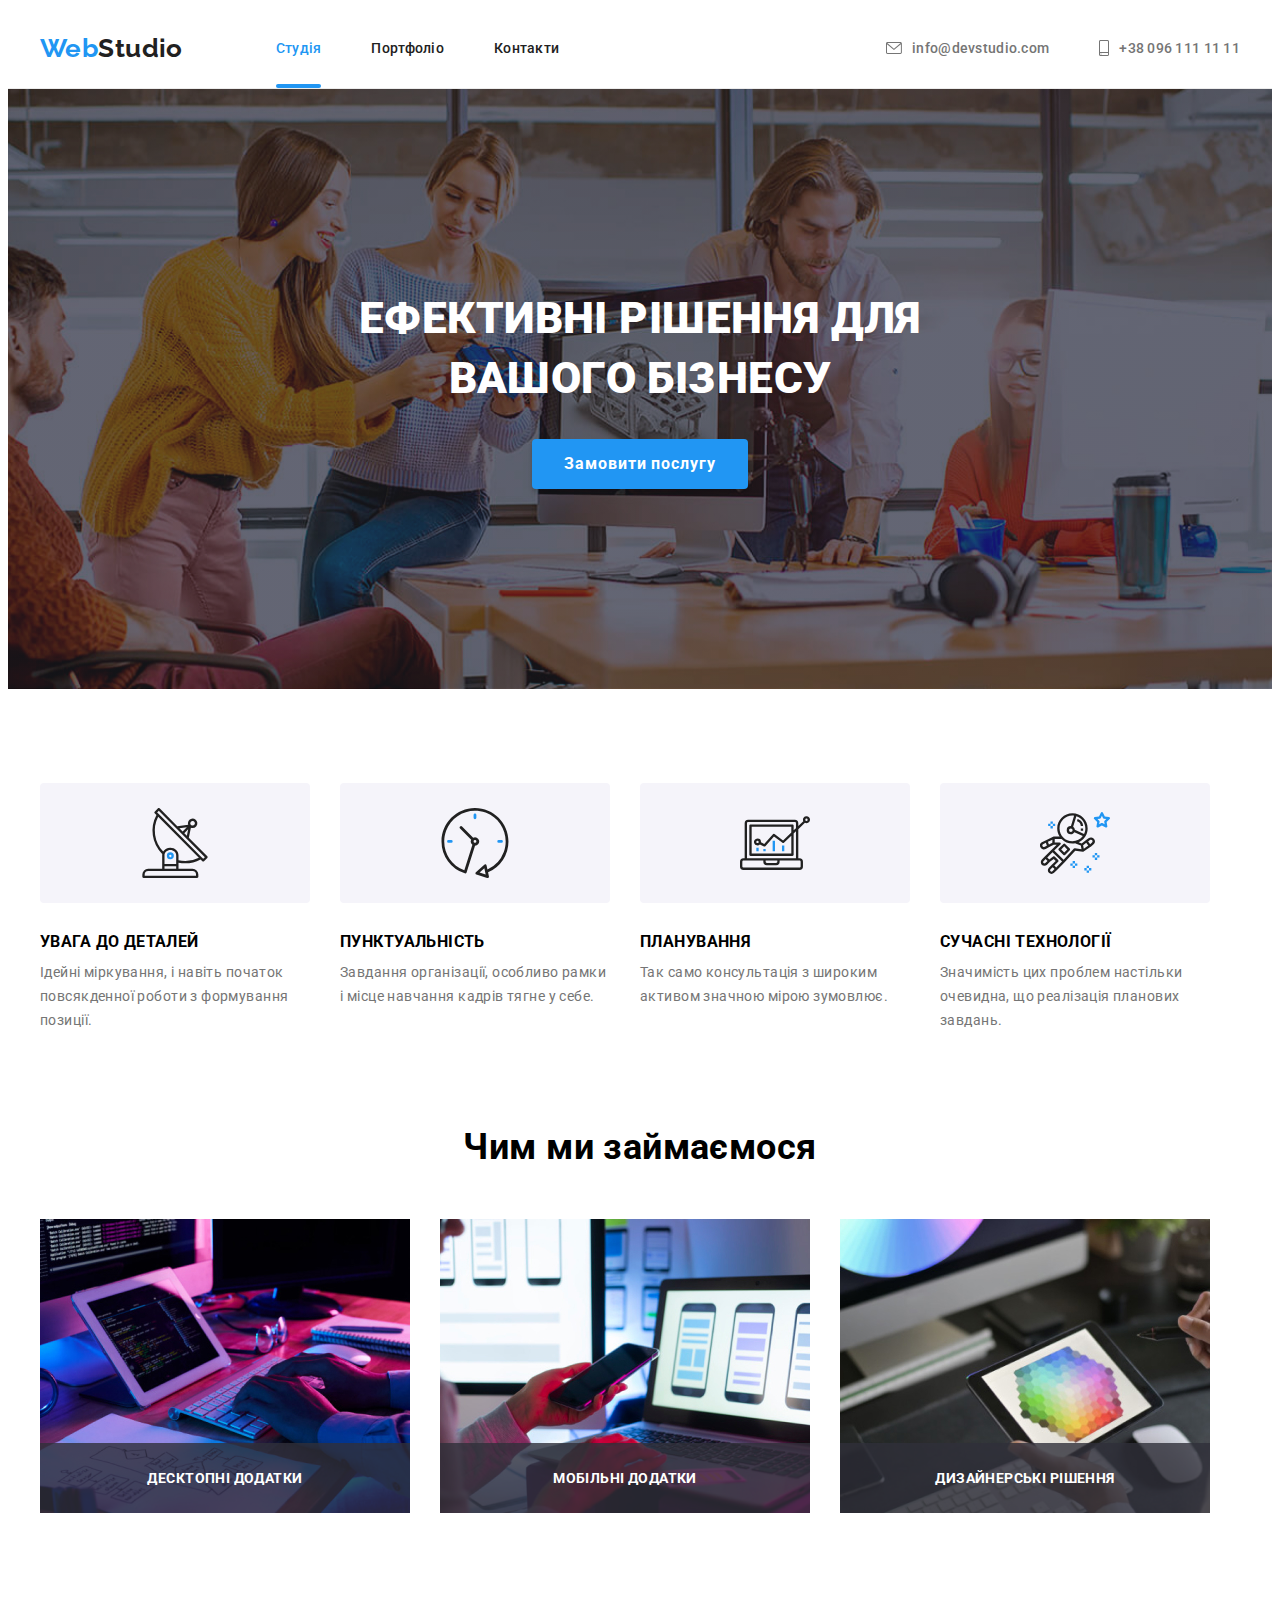
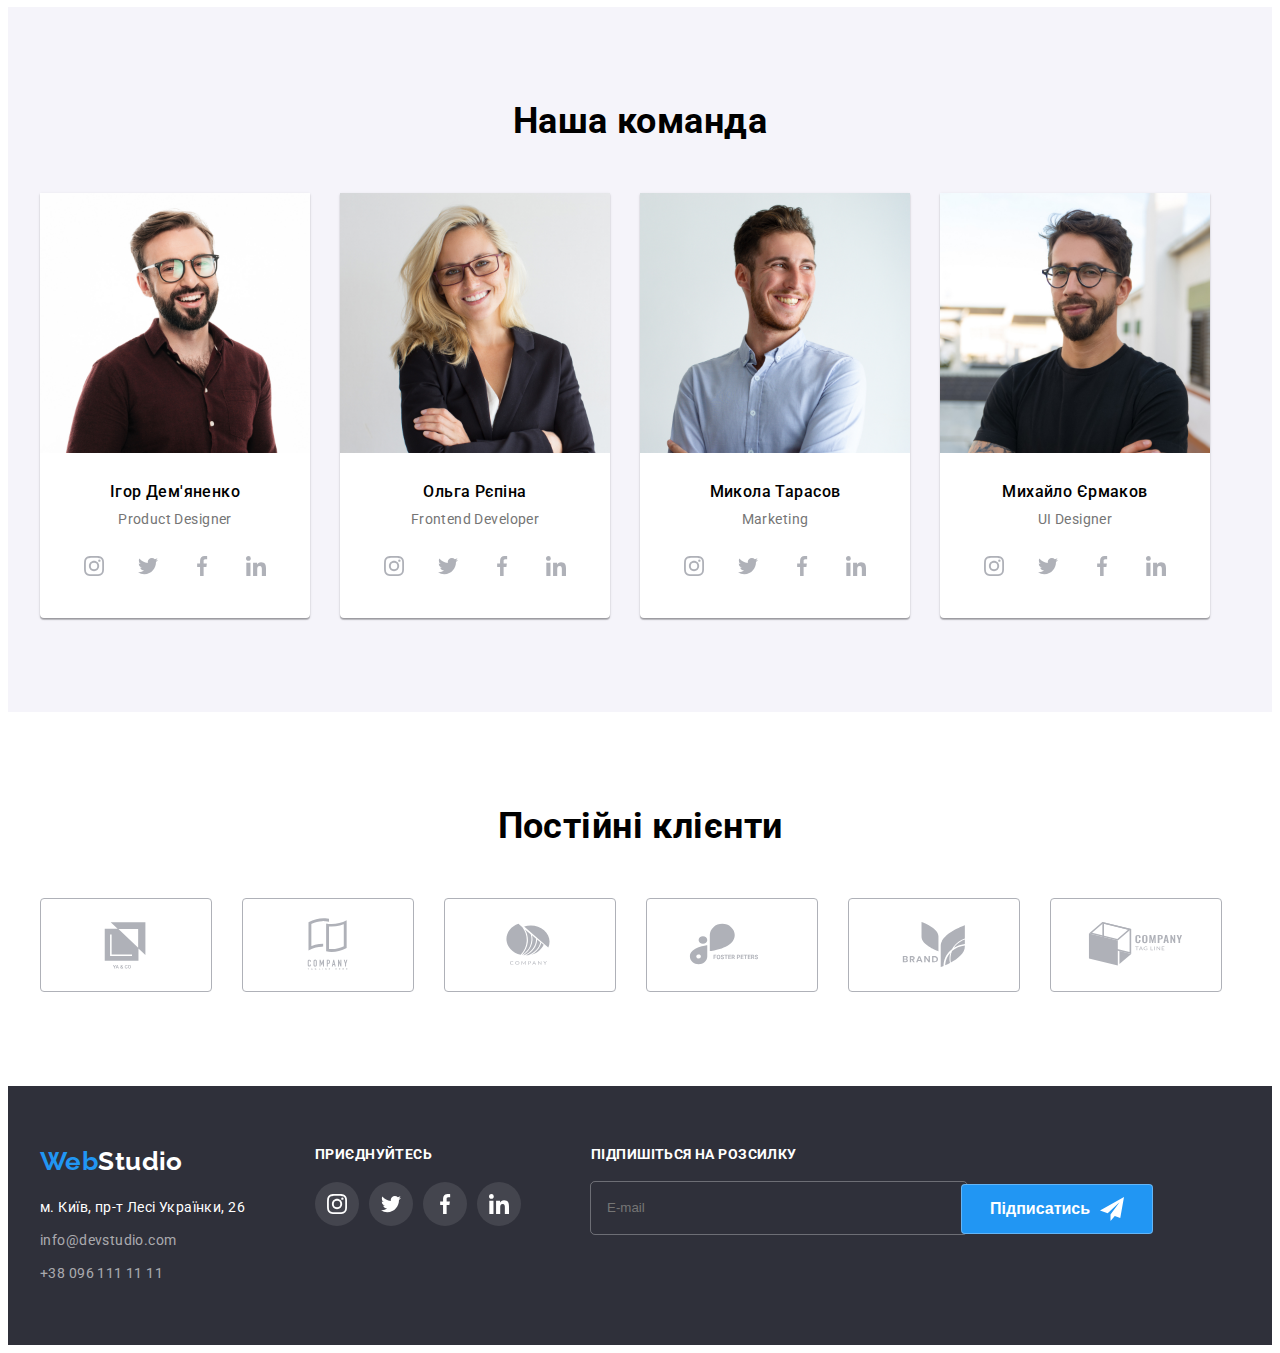
==== index.html @ 1db39a4c "hw7" ====
<!DOCTYPE html>
<html lang="uk">
  <head>
    <meta charset="UTF-8" />
    <meta http-equiv="X-UA-Compatible" content="IE=edge" />
    <meta name="viewport" content="width=device-width, initial-scale=1.0" />

    <link
      href="https://fonts.googleapis.com/css2?family=Raleway:wght@700&family=Roboto:wght@400;500;700;900&display=swap"
      rel="stylesheet"
    />
    <link
      rel="stylesheet"
      href="https://cdnjs.cloudflare.com/ajax/libs/modern-normalize/1.1.0/modern-normalize.min.css"
      integrity="sha512-wpPYUAdjBVSE4KJnH1VR1HeZfpl1ub8YT/NKx4PuQ5NmX2tKuGu6U/JRp5y+Y8XG2tV+wKQpNHVUX03MfMFn9Q=="
      crossorigin="anonymous"
      referrerpolicy="no-referrer"
    />
    <link rel="stylesheet" href="./css/main.min.css" />


    <title>Document</title>
  </head>

  <body>
    <header class="header">
      <div class="conteiner mein">
        <a class="header-logo" href="#"><span class="logo-first-word"> Web</span>Studio</a>
        <nav>
          <ul class="header-navigation">
            <li class="header-item"><a href="index.html" class="header-link current">Студія</a></li>
            <li class="header-item"><a href="portfolio.html" class="header-link">Портфоліо</a></li>
            <li class="header-item"><a href="#" class="header-link">Контакти</a></li>
          </ul>
        </nav>
        <ul class="communication">
          <li class="communication-list">
            <a class="communication-link" href="mailto:info@devstudio.com">
              <svg class="communication-icon" width="16" height="18">
                <use href="images/icons.svg#envelope"></use>
              </svg>
              info@devstudio.com</a
            >
          </li>
          <li class="communication-list">
            <a class="communication-link" href="tel:+380961111111">
              <svg class="communication-icon" width="10" height="18">
                <use href="images/icons.svg#smartphone"></use>
              </svg>
              +38 096 111 11 11
            </a>
          </li>
        </ul>
      </div>
    </header>

    <main>
      <section class="page-tittle">
        <div class="conteiner">
          <div data-modal class="modal-background is-hidden">
            <div class="modal-page">
              <button class="modal-btn" data-modal-close>
                <svg class="modal-icon" width="11" height="11">
                  <use href="./images/icons.svg#close"></use>
                </svg>
              </button>

              <form class="call-form" name="order-form">
                <h2 class="call-form__name">Залиште свої дані, ми вам передзвонимо</h2>

                <div class="call-form__list">
                  <label class="call-form__item" for="name">Ім'я</label>
                  <div class="call-form-group">
                    <input
                      class="call-form__input"
                      type="text"
                      name="username"
                      id="name"
                      autocomplete="off"
                    />
                    <svg class="call-form__icon" width="18" height="18">
                      <use href="./images/icons.svg#person"></use>
                    </svg>
                  </div>
                </div>

                <div class="call-form__list">
                  <label class="call-form__item" for="tel">Телефон</label>
                  <div class="call-form-group">
                    <input
                      class="call-form__input"
                      type="tel"
                      name="tel"
                      id="tel"
                      autocomplete="off"
                    />
                    <svg class="call-form__icon" width="18" height="18">
                      <use href="./images/icons.svg#tel"></use>
                    </svg>
                  </div>
                </div>
                <div class="call-form__list">
                  <label class="call-form__item" for="email">Пошта</label>
                  <div class="call-form-group">
                  <input class="call-form__input" type="email" name="email" id="email" />
                  <svg class="call-form__icon" width="18" height="18">
                    <use href="./images/icons.svg#email"></use>
                  </svg>
                </div>
                </div>
                <label class="call-form__item" for="feedback">Коментар</label>
                <textarea
                  class="call-form__textarea"
                  name="feedback"
                  id="feedback"
                  rows="10"
                  placeholder="Введіть текст"
                ></textarea>

                <label class="call-form__custom" for="agree">
                  <input
                    class="call-form-checkbox"
                    type="checkbox"
                    name="agree"
                    id="agree"
                    required
                  />
                  <span class="custom-checkbox"></span>
                  <span class="call-form__text">
                    Погоджуюся з розсилкою та приймаю
                    <a class="call-form-link" href="">Умови договору</a></span
                  >
                </label>

                <label for="submit"></label>
                <button class="call-form__btn" type="submit" id="submit">Відправити</button>
              </form>
            </div>
          </div>
          <h1 class="tittle-name">
            Ефективні рішення для <br />
            вашого бізнесу
          </h1>
          <button data-modal-open class="title-btn" type="button">Замовити послугу</button>
        </div>
      </section>
      <section>
        <div class="conteiner">
          <ul class="studio-section__advantage">
            <li class="studio-section__item">
              <div class="studio-section__group">
                <svg class="studio-section_icon" width="70" height="70">
                  <use href="images/icons.svg#antena"></use>
                </svg>
              </div>
              <h3 class="studio-section__name">УВАГА ДО ДЕТАЛЕЙ</h3>

              <p class="studio-section__text">
                Ідейні міркування, і навіть початок повсякденної роботи з формування позиції.
              </p>
            </li>

            <li class="studio-section__item">
              <div class="studio-section__group">
                <svg class="studio-section-advantage-icon" width="70" height="70">
                  <use href="images/icons.svg#clock"></use>
                </svg>
              </div>
              <h3 class="studio-section__name">ПУНКТУАЛЬНІСТЬ</h3>

              <p class="studio-section__text">
                Завдання організації, особливо рамки і місце навчання кадрів тягне у себе.
              </p>
            </li>

            <li class="studio-section__item">
              <div class="studio-section__group">
                <svg class="studio-section-advantage-icon" width="70" height="70">
                  <use href="images/icons.svg#diagram"></use>
                </svg>
              </div>
              <h3 class="studio-section__name">ПЛАНУВАННЯ</h3>
              <p class="studio-section__text">
                Так само консультація з широким активом значною мірою зумовлює.
              </p>
            </li>

            <li class="studio-section__item">
              <div class="studio-section__group">
                <svg class="studio-section-advantage-icon" width="70" height="70">
                  <use href="images/icons.svg#astronaut"></use>
                </svg>
              </div>
              <h3 class="studio-section__name">СУЧАСНІ ТЕХНОЛОГІЇ</h3>
              <p class="studio-section__text">
                Значимість цих проблем настільки очевидна, що реалізація планових завдань.
              </p>
            </li>
          </ul>
        </div>
      </section>
      <section class="section-activity">
        <div class="conteiner">
          <h2 class="section-activity__name">Чим ми займаємося</h2>
          <ul class="section-activity__list">
            <li class="section-activity__item">
              <img src="images/img.jpg" alt="analysis" width="370" height="294" />
              <div class="section-activity__overlay">
                <p>Десктопні додатки</p>
              </div>
            </li>
            <li class="section-activity__item">
              <img src="images/img2.jpg" alt="design" width="370" height="294" />
              <div class="section-activity__overlay">
                <p>Мобільні додатки</p>
              </div>
            </li>
            <li class="section-activity__item">
              <img src="images/img3.jpg" alt="development" width="370" height="294" />
              <div class="section-activity__overlay">
                <p>Дизайнерські рішення</p>
              </div>
            </li>
          </ul>
        </div>
      </section>
      <section class="section-team">
        <div class="conteiner">
          <h2 class="section-team__name">Наша команда</h2>
          <ul class="section-team__list">
            <li class="section-team__item">
              <img
                src="images/img1_team_igor_demyanenko.jpg"
                alt="Product_Designer"
                width="270"
                height="260"
              />
              <h3 class="section-team__head">Ігор Дем'яненко</h3>
              <p class="section-team__text">Product Designer</p>
              <ul class="list-social-link">
                <li>
                  <a
                    class="social-link"
                    href="https://instagram.com"
                    target="_blank"
                    rel="noopener noreferrer"
                    aria-label="Instagram"
                  >
                    <svg class="icon" width="20" height="20">
                      <use href="images/icons.svg#instagram"></use>
                    </svg>
                  </a>
                </li>
                <li>
                  <a
                    class="social-link"
                    href="https://twitter.com"
                    aria-label="Twitter"
                    target="_blank"
                    rel="noopener noreferrer"
                  >
                    <svg class="icon" width="20" height="20">
                      <use href="images/icons.svg#twitter"></use>
                    </svg>
                  </a>
                </li>
                <li>
                  <a
                    class="social-link"
                    href="https://facebook.com"
                    aria-label="Facebook"
                    target="_blank"
                    rel="noopener noreferrer"
                  >
                    <svg class="icon" width="20" height="20">
                      <use href="images/icons.svg#facebook"></use>
                    </svg>
                  </a>
                </li>
                <li>
                  <a
                    class="social-link"
                    href="https://linkedin.com"
                    aria-label="LinkedIn"
                    target="_blank"
                    rel="noopener noreferrer"
                  >
                    <svg class="icon" width="20" height="20">
                      <use href="images/icons.svg#linkedin"></use>
                    </svg>
                  </a>
                </li>
              </ul>
            </li>

            <li class="section-team__item">
              <img
                src="images/img2_team_olga_repina.jpg"
                alt="Frontend_Developer"
                width="270"
                height="260"
              />
              <h3 class="section-team__head">Ольга Рєпіна</h3>
              <p class="section-team__text">Frontend Developer</p>
              <ul class="list-social-link">
                <li>
                  <a
                    class="social-link"
                    href="https://instagram.com"
                    target="_blank"
                    rel="noopener noreferrer"
                    aria-label="Instagram"
                  >
                    <svg class="icon" width="20" height="20">
                      <use href="images/icons.svg#instagram"></use>
                    </svg>
                  </a>
                </li>
                <li>
                  <a
                    class="social-link"
                    href="https://twitter.com"
                    aria-label="Twitter"
                    target="_blank"
                    rel="noopener noreferrer"
                  >
                    <svg class="icon" width="20" height="20">
                      <use href="images/icons.svg#twitter"></use>
                    </svg>
                  </a>
                </li>
                <li>
                  <a
                    class="social-link"
                    href="https://facebook.com"
                    aria-label="Facebook"
                    target="_blank"
                    rel="noopener noreferrer"
                  >
                    <svg class="icon" width="20" height="20">
                      <use href="images/icons.svg#facebook"></use>
                    </svg>
                  </a>
                </li>
                <li>
                  <a
                    class="social-link"
                    href="https://linkedin.com"
                    aria-label="LinkedIn"
                    target="_blank"
                    rel="noopener noreferrer"
                  >
                    <svg class="icon" width="20" height="20">
                      <use href="images/icons.svg#linkedin"></use>
                    </svg>
                  </a>
                </li>
              </ul>
            </li>

            <li class="section-team__item">
              <img
                src="images/img3_team_mikola_tarasov.jpg"
                alt="Marketing"
                width="270"
                height="260"
              />
              <h3 class="section-team__head">Микола Тарасов</h3>
              <p class="section-team__text">Marketing</p>
              <ul class="list-social-link">
                <li>
                  <a
                    class="social-link"
                    href="https://instagram.com"
                    target="_blank"
                    rel="noopener noreferrer"
                    aria-label="Instagram"
                  >
                    <svg class="icon" width="20" height="20">
                      <use href="images/icons.svg#instagram"></use>
                    </svg>
                  </a>
                </li>
                <li>
                  <a
                    class="social-link"
                    href="https://twitter.com"
                    aria-label="Twitter"
                    target="_blank"
                    rel="noopener noreferrer"
                  >
                    <svg class="icon" width="20" height="20">
                      <use href="images/icons.svg#twitter"></use>
                    </svg>
                  </a>
                </li>
                <li>
                  <a
                    class="social-link"
                    href="https://facebook.com"
                    aria-label="Facebook"
                    target="_blank"
                    rel="noopener noreferrer"
                  >
                    <svg class="icon" width="20" height="20">
                      <use href="images/icons.svg#facebook"></use>
                    </svg>
                  </a>
                </li>
                <li>
                  <a
                    class="social-link"
                    href="https://linkedin.com"
                    aria-label="LinkedIn"
                    target="_blank"
                    rel="noopener noreferrer"
                  >
                    <svg class="icon" width="20" height="20">
                      <use href="images/icons.svg#linkedin"></use>
                    </svg>
                  </a>
                </li>
              </ul>
            </li>

            <li class="section-team__item">
              <img
                src="images/img4_team_mikhailo_yermakov.jpg"
                alt="UI_Designer"
                width="270"
                height="260"
              />

              <h3 class="section-team__head">Михайло Єрмаков</h3>
              <p class="section-team__text">UI Designer</p>
              <ul class="list-social-link">
                <li>
                  <a
                    class="social-link"
                    href="https://instagram.com"
                    target="_blank"
                    rel="noopener noreferrer"
                    aria-label="Instagram"
                  >
                    <svg class="icon" width="20" height="20">
                      <use href="images/icons.svg#instagram"></use>
                    </svg>
                  </a>
                </li>
                <li>
                  <a
                    class="social-link"
                    href="https://twitter.com"
                    aria-label="Twitter"
                    target="_blank"
                    rel="noopener noreferrer"
                  >
                    <svg class="icon" width="20" height="20">
                      <use href="images/icons.svg#twitter"></use>
                    </svg>
                  </a>
                </li>
                <li>
                  <a
                    class="social-link"
                    href="https://facebook.com"
                    aria-label="Facebook"
                    target="_blank"
                    rel="noopener noreferrer"
                  >
                    <svg class="icon" width="20" height="20">
                      <use href="images/icons.svg#facebook"></use>
                    </svg>
                  </a>
                </li>
                <li>
                  <a
                    class="social-link"
                    href="https://linkedin.com"
                    aria-label="LinkedIn"
                    target="_blank"
                    rel="noopener noreferrer"
                  >
                    <svg class="icon" width="20" height="20">
                      <use href="images/icons.svg#linkedin"></use>
                    </svg>
                  </a>
                </li>
              </ul>
            </li>
          </ul>
        </div>
      </section>
      <section class="section-customers">
        <div class="conteiner">
          <h2>Постійні клієнти</h2>
          <ul class="section-customers__list">
            <li>
              <a class="section-customers__link" href="#">
                <svg class="section-customers__icon" width="106" height="60">
                  <use href="images/icons.svg#logo"></use>
                </svg>
              </a>
            </li>
            <li>
              <a class="section-customers__link" href="#">
                <svg class="section-customers__icon" width="106" height="60">
                  <use href="images/icons.svg#logo2"></use>
                </svg>
              </a>
            </li>
            <li>
              <a class="section-customers__link" href="#">
                <svg class="section-customers__icon" width="106" height="60">
                  <use href="images/icons.svg#logo3"></use>
                </svg>
              </a>
            </li>
            <li>
              <a class="section-customers__link" href="#">
                <svg class="section-customers__icon" width="106" height="60">
                  <use href="images/icons.svg#logo4"></use>
                </svg>
              </a>
            </li>
            <li>
              <a class="section-customers__link" href="#">
                <svg class="section-customers__icon" width="106" height="60">
                  <use href="images/icons.svg#logo5"></use>
                </svg>
              </a>
            </li>
            <li>
              <a class="section-customers__link" href="#">
                <svg class="section-customers__icon" width="106" height="60">
                  <use href="images/icons.svg#logo6"></use>
                </svg>
              </a>
            </li>
          </ul>
        </div>
      </section>
    </main>
    <footer>
      <div class="conteiner footer">
        <div class="footer-group">
          <a class="header-logo" href="#"
            ><span class="logo-first-word"> Web</span
            ><span class="logo-second-word">Studio</span></a
          >
          <address>
            <p>м. Київ, пр-т Лесі Українки, 26</p>
            <ul class="footer-communication-links">
              <li>
                <a href="mailto:info@devstudio.com">info@devstudio.com</a>
              </li>
              <li>
                <a href="tel:+380961111111"> +38 096 111 11 11 </a>
              </li>
            </ul>
          </address>
        </div>
        <div class="footer-group">
          <h3>ПРИЄДНУЙТЕСЬ</h3>
          <ul class="list-icon">
            <li>
              <a
                class="list-icon-link"
                href="https://instagram.com"
                aria-label="intagram"
                target="_blank"
                rel="noopener noreferrer"
              >
                <svg class="item-icon" width="20" height="20">
                  <use href="images/icons.svg#instagram"></use>
                </svg>
              </a>
            </li>
            <li>
              <a
                class="list-icon-link"
                href="https://twitter.com"
                aria-label="Twitter"
                target="_blank"
                rel="noopener noreferrer"
              >
                <svg class="item-icon" width="20" height="20">
                  <use href="images/icons.svg#twitter"></use>
                </svg>
              </a>
            </li>
            <li>
              <a
                class="list-icon-link"
                href="https://facebook.com"
                aria-label="Facebook"
                target="_blank"
                rel="noopener noreferrer"
              >
                <svg class="item-icon" width="20" height="20">
                  <use href="images/icons.svg#facebook"></use>
                </svg>
              </a>
            </li>
            <li>
              <a
                class="list-icon-link"
                href="https://linkedin.com"
                aria-label="LinkedIn"
                target="_blank"
                rel="noopener noreferrer"
              >
                <svg class="item-icon" width="20" height="20">
                  <use href="images/icons.svg#linkedin"></use>
                </svg>
              </a>
            </li>
          </ul>
        </div>

        <form class="footer-form" autocomplete="off">
          <div class="footer-form-group">
            <label class="footer-form-label" for="email">Підпишіться на розсилку</label>
            <input class="footer-input" type="email" name="email" id="email" placeholder="E-mail" />
          </div>
          <div class="footer-form-btn">
            <label for="submit"></label>
            <button class="footer-form-label-group-button" id="submit" type="submit">
              Підписатись
              <svg class="footer-form-group-button-icon" width="24" height="24">
                <use href="./images/icons.svg#send"></use>
              </svg>
            </button>
          </div>
        </form>
      </div>
    </footer>
    <script src="./js/modal.js"></script>
  </body>
</html>
---- css/main.min.css ----
:root{--brand-color: #2196f3;--main-text-color: #212121;--second-text-color: #757575;--footer-background-color: #2f303a;--last-text-color: #ffffff;--second-background-color: #f5f4fa;--footer-text-color: rgba(255, 255, 255, 0.6);--fill-main-color: #AFB1B8}body{font-family:"Roboto",sans-serif;font-size:14px;letter-spacing:.03em}.hidden{position:absolute;width:1px;height:1px;margin:-1px;border:0;padding:0;white-space:nowrap;-webkit-clip-path:inset(100%);clip-path:inset(100%);clip:rect(0 0 0 0);overflow:hidden}li{list-style-type:none}a{text-decoration:none}img{display:block;max-width:100%;height:auto}ul{margin-top:0;margin-bottom:0;padding-left:0}h1,h2,h3,h4,h5,h6{margin-top:0;margin-bottom:0}p{margin-top:0;margin-bottom:0}.section-activity{padding-bottom:94px;text-align:center}.section-activity__name{font-size:36px;line-height:1.16;font-weight:700}.section-activity__item{position:relative}.section-activity__list{display:-webkit-box;display:-ms-flexbox;display:flex;gap:30px;margin-top:50px}.section-activity__overlay{position:absolute;right:0;bottom:0;width:100%;height:70px;display:-webkit-box;display:-ms-flexbox;display:flex;-webkit-box-pack:center;-ms-flex-pack:center;justify-content:center;-webkit-box-align:center;-ms-flex-align:center;align-items:center;color:var(--last-text-color);background:rgba(47,48,58,.8);font-weight:700;line-height:16px;text-transform:uppercase}.studio-section__advantage{display:-webkit-box;display:-ms-flexbox;display:flex;padding-top:94px;padding-bottom:94px}.studio-section__item{width:270px;margin-right:30px}.studio-section__item:last-child{margin-right:0}.studio-section__group{display:-webkit-box;display:-ms-flexbox;display:flex;-webkit-box-pack:center;-ms-flex-pack:center;justify-content:center;-webkit-box-align:center;-ms-flex-align:center;align-items:center;height:120px;background-color:var(--second-background-color);border-radius:4px;margin-bottom:30px}.studio-section__name{line-height:1.14;font-weight:700}.studio-section__text{margin-top:10px;line-height:1.71;color:var(--second-text-color)}.call-form__name{margin-bottom:12px;font-size:20px}.call-form__input{width:100%;margin-bottom:10px;padding-left:40px;height:40px;border:none;outline:1px solid rgba(33,33,33,.2);border-radius:4px;-webkit-transition-property:outline;transition-property:outline;-webkit-transition-duration:250ms;transition-duration:250ms;-webkit-transition-timing-function:cubic-bezier(0.4, 0, 0.2, 1);transition-timing-function:cubic-bezier(0.4, 0, 0.2, 1)}.call-form__input:hover,.call-form__input:focus{outline:1px solid var(--brand-color)}.call-form__textarea{width:100%;resize:none;height:120px;border:none;margin-bottom:20px;padding-top:12px;padding-bottom:12px;padding-left:16px;padding-right:16px;outline:1px solid rgba(33,33,33,.2);border-radius:4px;font-family:"Roboto",sans-serif;font-size:12px;letter-spacing:.01em;-webkit-transition-property:outline;transition-property:outline;-webkit-transition-duration:250ms;transition-duration:250ms;-webkit-transition-timing-function:cubic-bezier(0.4, 0, 0.2, 1);transition-timing-function:cubic-bezier(0.4, 0, 0.2, 1)}.call-form__textarea:hover,.call-form__textarea:focus{outline:1px solid var(--brand-color)}.call-form__icon{fill:#000;-webkit-transition-property:fill;transition-property:fill;-webkit-transition-duration:250ms;transition-duration:250ms;-webkit-transition-timing-function:cubic-bezier(0.4, 0, 0.2, 1);transition-timing-function:cubic-bezier(0.4, 0, 0.2, 1)}.call-form__icon:hover{fill:var(--brand-color)}.call-form__input:hover+.call-form__icon,.call-form__input:focus+.call-form__icon{fill:var(--brand-color)}.call-form-group:hover .call-form__input{outline:1px solid var(--brand-color)}.call-form__textarea::-webkit-input-placeholder{font-family:"Roboto",sans-serif;font-size:12px;letter-spacing:.01em;color:rgba(117,117,117,.5)}.call-form__textarea::-moz-placeholder{font-family:"Roboto",sans-serif;font-size:12px;letter-spacing:.01em;color:rgba(117,117,117,.5)}.call-form__textarea:-ms-input-placeholder{font-family:"Roboto",sans-serif;font-size:12px;letter-spacing:.01em;color:rgba(117,117,117,.5)}.call-form__textarea::-ms-input-placeholder{font-family:"Roboto",sans-serif;font-size:12px;letter-spacing:.01em;color:rgba(117,117,117,.5)}.call-form__textarea::placeholder{font-family:"Roboto",sans-serif;font-size:12px;letter-spacing:.01em;color:rgba(117,117,117,.5)}.call-form__item{display:-webkit-box;display:-ms-flexbox;display:flex;-webkit-box-pack:start;-ms-flex-pack:start;justify-content:flex-start;color:var(--second-text-color);font-size:12px;letter-spacing:.01em;margin-bottom:4px}.call-form-label-checkbox{color:var(--second-text-color)}.call-form-label-checkbox a{color:var(--brand-color);border-bottom:1px solid var(--brand-color)}.call-form-checkbox{-webkit-appearance:none;-moz-appearance:none;appearance:none;position:absolute}.call-form__custom{position:relative;padding-left:25px}.custom-checkbox{position:absolute;left:0;display:inline-block;width:16px;height:15px;border:2px solid var(--main-text-color);border-radius:2px}.call-form-checkbox:checked+.custom-checkbox{background-image:url(../images/custom.svg);background-repeat:no-repeat;background-color:var(--brand-color);background-position:center;border:none}.call-form__text{color:#757575}.call-form-link{color:var(--brand-color);border-bottom:1px solid var(--brand-color)}.call-form button{cursor:pointer;background-color:var(--brand-color);padding:10px 52px 10px 52px;-webkit-box-shadow:0px 4px 4px rgba(0,0,0,.15);box-shadow:0px 4px 4px rgba(0,0,0,.15);border-radius:4px;border:none;color:var(--last-text-color);font-weight:700;font-size:16px;line-height:1.87;-webkit-transition-property:background-color;transition-property:background-color;-webkit-transition-duration:250ms;transition-duration:250ms;-webkit-transition-timing-function:cubic-bezier(0.4, 0, 0.2, 1);transition-timing-function:cubic-bezier(0.4, 0, 0.2, 1)}.call-form button:hover,.call-form button:focus{background-color:#188ce8}.call-form__list{position:relative}.call-form__btn{margin-top:30px}.call-form__icon{position:absolute;top:50%;left:15px;-webkit-transform:translateY(-30%);transform:translateY(-30%);display:-webkit-box;display:-ms-flexbox;display:flex;-webkit-box-pack:center;-ms-flex-pack:center;justify-content:center;-webkit-box-align:center;-ms-flex-align:center;align-items:center;width:18px;height:18px}.conteiner{max-width:1200px;padding-left:15px;padding-right:15px;margin-left:auto;margin-right:auto}.footer-form{display:-webkit-box;display:-ms-flexbox;display:flex;-webkit-box-align:end;-ms-flex-align:end;align-items:flex-end;margin-bottom:auto}.footer-form-group{width:358px}.footer-input{width:358px;height:50px;padding-left:16px;border:none;color:var(--last-text-color);background-color:var(--footer-background-color);border-radius:4px;outline:1px solid rgba(255,255,255,.3)}.footer-form-label{display:block;color:var(--last-text-color);text-transform:uppercase;font-weight:700;margin-bottom:20px}.footer-form-label-group{margin-left:10px}.footer-form-label-group-button{display:-webkit-box;display:-ms-flexbox;display:flex;-webkit-box-pack:center;-ms-flex-pack:center;justify-content:center;-webkit-box-align:center;-ms-flex-align:center;align-items:center;height:50px;padding-left:28px;padding-right:28px;cursor:pointer;border-radius:4px;border:1px solid rgba(255,255,255,.3);color:var(--last-text-color);background-color:var(--brand-color);font-size:16px;line-height:1.87;font-weight:700;-webkit-transition-property:background-color;transition-property:background-color;-webkit-transition-duration:250ms;transition-duration:250ms;-webkit-transition-timing-function:cubic-bezier(0.4, 0, 0.2, 1);transition-timing-function:cubic-bezier(0.4, 0, 0.2, 1)}.footer-form-label-group-button:hover,.footer-form-label-group-button:focus{background-color:#188ce8}.footer-form-btn{margin-left:12px}.footer-form-group-button-icon{margin-left:10px}.footer{display:-webkit-box;display:-ms-flexbox;display:flex;padding-top:60px;padding-bottom:60px;gap:70px}footer{background-color:var(--footer-background-color)}.logo-second-word{color:var(--last-text-color)}.footer-communication-links a{color:var(--footer-text-color);line-height:1.7;font-weight:400;font-style:normal;-webkit-transition:color 250ms;transition:color 250ms;-webkit-transition-timing-function:cubic-bezier(0.4, 0, 0.2, 1);transition-timing-function:cubic-bezier(0.4, 0, 0.2, 1)}.footer-communication-links a:hover{color:var(--brand-color)}address p{margin-top:20px;color:var(--last-text-color);font-style:normal;line-height:1.7}.footer-communication-links li{margin-bottom:9px;margin-top:9px}.footer-communication-links li:last-child{margin-top:0;margin-bottom:0}.list-icon{display:-webkit-box;display:-ms-flexbox;display:flex;gap:10px;margin-top:20px}.footer-group h3{font-weight:700;font-size:14px;line-height:16px;letter-spacing:.03em;color:var(--last-text-color)}.list-icon-link{display:-webkit-box;display:-ms-flexbox;display:flex;-webkit-box-pack:center;-ms-flex-pack:center;justify-content:center;-webkit-box-align:center;-ms-flex-align:center;align-items:center;border-radius:50%;background-color:rgba(255,255,255,.1);width:44px;height:44px;-webkit-transition:background-color 250ms;transition:background-color 250ms;-webkit-transition-timing-function:cubic-bezier(0.4, 0, 0.2, 1);transition-timing-function:cubic-bezier(0.4, 0, 0.2, 1)}.list-icon-link:hover,.list-icon-link:focus{background-color:var(--brand-color)}.item-icon{fill:var(--last-text-color)}.header{border-bottom:1px solid #ececec;height:80px}.mein{display:-webkit-box;display:-ms-flexbox;display:flex;-webkit-box-align:center;-ms-flex-align:center;align-items:center}nav>ul{display:-webkit-box;display:-ms-flexbox;display:flex}.communication{display:-webkit-box;display:-ms-flexbox;display:flex;margin-left:auto;gap:50px}.header-logo{color:var(--main-text-color);font-weight:700;font-size:26px;line-height:1.17;font-family:"Raleway",sans-serif}.logo-first-word{color:var(--brand-color);font-weight:700}.header-navigation{margin-left:93px}.header-item{display:-webkit-box;display:-ms-flexbox;display:flex;margin-right:50px}.header-item:last-child{margin-right:0px}.header-navigation a{display:block;padding-top:32px;padding-bottom:32px;color:var(--main-text-color);line-height:1.17;letter-spacing:.02em;font-weight:500;-webkit-transition:color 250ms;transition:color 250ms;-webkit-transition-timing-function:cubic-bezier(0.4, 0, 0.2, 1);transition-timing-function:cubic-bezier(0.4, 0, 0.2, 1)}.header-navigation a:hover,.header-navigation a:focus{color:var(--brand-color)}.communication-list{display:-webkit-box;display:-ms-flexbox;display:flex;-webkit-box-align:center;-ms-flex-align:center;align-items:center}.communication-icon{fill:var(--second-text-color);margin-right:10px;-webkit-transition:fill 250ms;transition:fill 250ms;-webkit-transition-timing-function:cubic-bezier(0.4, 0, 0.2, 1);transition-timing-function:cubic-bezier(0.4, 0, 0.2, 1)}.communication-link{display:-webkit-box;display:-ms-flexbox;display:flex;-webkit-box-align:center;-ms-flex-align:center;align-items:center;color:var(--second-text-color);line-height:1.17;font-weight:500;letter-spacing:.02em;-webkit-transition:color 250ms;transition:color 250ms;-webkit-transition-timing-function:cubic-bezier(0.4, 0, 0.2, 1);transition-timing-function:cubic-bezier(0.4, 0, 0.2, 1)}.communication-link:hover .communication-icon,.communication-link:hover .communication-icon{fill:var(--brand-color)}.communication a:hover,.communicationt a:focus{color:var(--brand-color)}.header-link{position:relative}.header-link.current{color:var(--brand-color)}.header-link.current::after{content:"";position:absolute;bottom:0;left:0;display:block;width:100%;height:4px;background-color:var(--brand-color);border-radius:10px}.modal-background{position:fixed;z-index:100;width:100%;height:100%;top:0;left:0;display:-webkit-box;display:-ms-flexbox;display:flex;-webkit-box-pack:center;-ms-flex-pack:center;justify-content:center;-webkit-box-align:center;-ms-flex-align:center;align-items:center;background-image:-webkit-gradient(linear, left top, right top, from(rgba(47, 48, 58, 0.5)), to(rgba(47, 48, 58, 0.5)));background-image:linear-gradient(to right, rgba(47, 48, 58, 0.5), rgba(47, 48, 58, 0.5));-webkit-backdrop-filter:blur(2px);backdrop-filter:blur(2px);visibility:visible;opacity:1;pointer-events:initial;-webkit-transition-property:visibility,opacity,pointer-events;transition-property:visibility,opacity,pointer-events;-webkit-transition-duration:250ms;transition-duration:250ms;-webkit-transition-timing-function:cubic-bezier(0.4, 0, 0.2, 1);transition-timing-function:cubic-bezier(0.4, 0, 0.2, 1)}.is-hidden{visibility:hidden;opacity:0;pointer-events:none}.modal-page{position:relative;width:528px;height:581px;background-color:#fff;padding:40px;-webkit-box-shadow:0px 1px 3px rgba(0,0,0,.12),0px 1px 1px rgba(0,0,0,.14),0px 2px 1px rgba(0,0,0,.2);box-shadow:0px 1px 3px rgba(0,0,0,.12),0px 1px 1px rgba(0,0,0,.14),0px 2px 1px rgba(0,0,0,.2);border-radius:4px}.modal-btn{display:block;position:absolute;top:8px;right:8px;width:30px;height:30px;padding:0;border:1px solid rgba(0,0,0,.1);border-radius:50%;cursor:pointer;background-color:var(--last-text-color)}.modal-btn:hover .modal-icon{fill:var(--brand-color)}.modal-icon{display:block;margin:auto;-webkit-transition-property:fill;transition-property:fill;-webkit-transition-duration:250ms;transition-duration:250ms;-webkit-transition-timing-function:cubic-bezier(0.4, 0, 0.2, 1);transition-timing-function:cubic-bezier(0.4, 0, 0.2, 1)}.sect-portfolio{padding-top:94px;padding-bottom:94px}.portfolio-box-text{padding:20px 24px 20px 24px;border-bottom:1px solid #eee;border-left:1px solid #eee;border-right:1px solid #eee}.portfolio-box-text p{color:var(--second-text-color);line-height:1.87}.list-portfolio-item{width:calc((100% - 60px)/3);margin-right:30px;margin-bottom:30px}.list-portfolio-group{position:relative;overflow:hidden}.list-portfolio-text{top:50%;bottom:50%}.list-portfolio-overlay{position:absolute;width:100%;height:100%;top:0;display:-webkit-box;display:-ms-flexbox;display:flex;-webkit-box-pack:center;-ms-flex-pack:center;justify-content:center;-webkit-box-align:center;-ms-flex-align:center;align-items:center;padding-left:24px;padding-right:24px;background-image:-webkit-gradient(linear, left top, right top, from(rgba(33, 150, 243, 0.9)), to(rgba(33, 150, 243, 0.9)));background-image:linear-gradient(to right, rgba(33, 150, 243, 0.9), rgba(33, 150, 243, 0.9));-webkit-transform:translatey(100%);transform:translatey(100%);-webkit-transition:-webkit-transform 250ms ease;transition:-webkit-transform 250ms ease;transition:transform 250ms ease;transition:transform 250ms ease, -webkit-transform 250ms ease}.list-portfolio-overlay>p{color:var(--last-text-color);display:block;font-weight:400;font-size:18px;line-height:1.55;letter-spacing:.03em}.list-portfolio-link:hover .list-portfolio-overlay{-webkit-transform:translatey(0);transform:translatey(0)}.list-portfolio li:nth-child(3n){margin-right:0}.list-portfolio li:nth-last-child(-n+3){margin-bottom:0}.list-portfolio{display:-webkit-box;display:-ms-flexbox;display:flex;-ms-flex-wrap:wrap;flex-wrap:wrap;margin-top:50px}.list-portfolio a:hover,.list-portfolio a:focus{-webkit-box-shadow:0px 1px 1px rgba(0,0,0,.12),0px 4px 4px rgba(0,0,0,.06),1px 4px 6px rgba(0,0,0,.16);box-shadow:0px 1px 1px rgba(0,0,0,.12),0px 4px 4px rgba(0,0,0,.06),1px 4px 6px rgba(0,0,0,.16)}.list-portfolio h2{margin-bottom:4px;color:var(--main-text-color);font-size:18px;line-height:2;letter-spacing:.06em}.list-portfolio a{display:block;-webkit-transition:-webkit-box-shadow 250ms;transition:-webkit-box-shadow 250ms;transition:box-shadow 250ms;transition:box-shadow 250ms, -webkit-box-shadow 250ms;-webkit-transition-timing-function:cubic-bezier(0.4, 0, 0.2, 1);transition-timing-function:cubic-bezier(0.4, 0, 0.2, 1)}.section-customers{padding-top:94px;padding-bottom:94px}.section-customers h2{text-align:center;font-size:36px;font-weight:700;line-height:1.16}.section-customers__list{display:-webkit-box;display:-ms-flexbox;display:flex;gap:30px;margin-top:50px}.section-customers__link{width:170px;min-height:92px;border:1px solid var(--fill-main-color);border-radius:4px;display:-webkit-box;display:-ms-flexbox;display:flex;-webkit-box-pack:center;-ms-flex-pack:center;justify-content:center;-webkit-box-align:center;-ms-flex-align:center;align-items:center;-webkit-transition:border 250ms;transition:border 250ms;-webkit-transition-timing-function:cubic-bezier(0.4, 0, 0.2, 1);transition-timing-function:cubic-bezier(0.4, 0, 0.2, 1)}.section-customers__link:hover,.section-customers__link:focus{border:1px solid var(--brand-color)}.section-customers__link:hover .section-customers__icon,.section-customers__link:focus .section-customers__icon{fill:var(--brand-color)}.section-customers__icon{fill:var(--fill-main-color);-webkit-transition:fill 250ms;transition:fill 250ms;-webkit-transition-timing-function:cubic-bezier(0.4, 0, 0.2, 1);transition-timing-function:cubic-bezier(0.4, 0, 0.2, 1)}.filter-button-all.current{background-color:var(--brand-color);color:var(--last-text-color);-webkit-box-shadow:0px 4px 4px rgba(0,0,0,.15);box-shadow:0px 4px 4px rgba(0,0,0,.15)}.portfolio-button-filter{display:-webkit-box;display:-ms-flexbox;display:flex;-webkit-box-pack:center;-ms-flex-pack:center;justify-content:center}.filter-button{margin-right:8px}.filter-button:last-child{margin-right:0}.portfolio-button-filter button{background-color:var(--second-background-color);cursor:pointer;font-weight:500;font-size:16px;line-height:1.62;font-family:inherit;border-style:none;border-radius:4px;padding:6px 25px 6px 25px;-webkit-transition-property:color,background-color,-webkit-box-shadow;transition-property:color,background-color,-webkit-box-shadow;transition-property:color,background-color,box-shadow;transition-property:color,background-color,box-shadow,-webkit-box-shadow;-webkit-transition-duration:250ms;transition-duration:250ms;-webkit-transition-timing-function:cubic-bezier(0.4, 0, 0.2, 1);transition-timing-function:cubic-bezier(0.4, 0, 0.2, 1)}.portfolio-button-filter button:hover,.portfolio-button-filter button:focus{background-color:var(--brand-color);color:var(--last-text-color);-webkit-box-shadow:0px 3px 1px rgba(0,0,0,.1),0px 1px 2px rgba(0,0,0,.08),0px 2px 2px rgba(0,0,0,.12);box-shadow:0px 3px 1px rgba(0,0,0,.1),0px 1px 2px rgba(0,0,0,.08),0px 2px 2px rgba(0,0,0,.12)}.page-tittle{margin-left:auto;margin-right:auto;max-width:1600px;background-color:var(--footer-background-color);text-align:center;padding-top:200px;padding-bottom:200px;background-image:-webkit-gradient(linear, left top, right top, from(rgba(47, 48, 58, 0.4)), to(rgba(47, 48, 58, 0.4))),url(../images/Img-tittle.jpg);background-image:linear-gradient(to right, rgba(47, 48, 58, 0.4), rgba(47, 48, 58, 0.4)),url(../images/Img-tittle.jpg);background-repeat:no-repeat;background-position:center;background-size:cover}.tittle-name{color:var(--last-text-color);font-size:44px;line-height:1.36;font-weight:900;text-transform:uppercase;width:696px;margin-left:auto;margin-right:auto}.title-btn{padding:10px 32px 10px 32px;margin-top:30px;background-color:var(--brand-color);color:#fff;font-size:16px;line-height:1.87;font-weight:700;cursor:pointer;font-family:inherit;letter-spacing:.06em;background:#2196f3;border-radius:4px;border:none;-webkit-box-shadow:0px 4px 4px rgba(0,0,0,.15);box-shadow:0px 4px 4px rgba(0,0,0,.15);-webkit-transition:background-color 250ms;transition:background-color 250ms;-webkit-transition-timing-function:cubic-bezier(0.4, 0, 0.2, 1);transition-timing-function:cubic-bezier(0.4, 0, 0.2, 1)}.title-btn:hover{background-color:#188ce8}.section-team{background-color:var(--second-background-color);padding-top:94px;padding-bottom:94px}.section-team__name{text-align:center;font-size:36px;line-height:1.16;font-weight:700;text-align:center}.section-team__list{display:-webkit-box;display:-ms-flexbox;display:flex;gap:30px;text-align:center;margin-top:50px}.section-team__item{background-color:var(--last-text-color);border-radius:0px 0px 4px 4px;-webkit-box-shadow:0px 1px 3px rgba(0,0,0,.12),0px 1px 1px rgba(0,0,0,.14),0px 2px 1px rgba(0,0,0,.2);box-shadow:0px 1px 3px rgba(0,0,0,.12),0px 1px 1px rgba(0,0,0,.14),0px 2px 1px rgba(0,0,0,.2)}.section-team__head{margin-top:30px;font-size:16px;line-height:1.18;font-weight:500}.section-team__text{margin-top:10px;margin-bottom:16px;line-height:1.18;font-weight:400;color:var(--second-text-color)}.list-social-link{display:-webkit-box;display:-ms-flexbox;display:flex;-webkit-box-pack:center;-ms-flex-pack:center;justify-content:center;gap:10px;margin-bottom:30px}.social-link{display:-webkit-box;display:-ms-flexbox;display:flex;-webkit-box-align:center;-ms-flex-align:center;align-items:center;-webkit-box-pack:center;-ms-flex-pack:center;justify-content:center;width:44px;height:44px;border-radius:50%;-webkit-transition:background-color 250ms;transition:background-color 250ms;-webkit-transition-timing-function:cubic-bezier(0.4, 0, 0.2, 1);transition-timing-function:cubic-bezier(0.4, 0, 0.2, 1)}.social-link:hover,.social-link:focus{background-color:var(--brand-color)}.social-link:hover .icon,.social-link:focus .icon{fill:var(--last-text-color)}.icon{fill:var(--fill-main-color);-webkit-transition:fill,250ms;transition:fill,250ms;-webkit-transition-timing-function:cubic-bezier(0.4, 0, 0.2, 1);transition-timing-function:cubic-bezier(0.4, 0, 0.2, 1)}/*# sourceMappingURL=main.min.css.map */
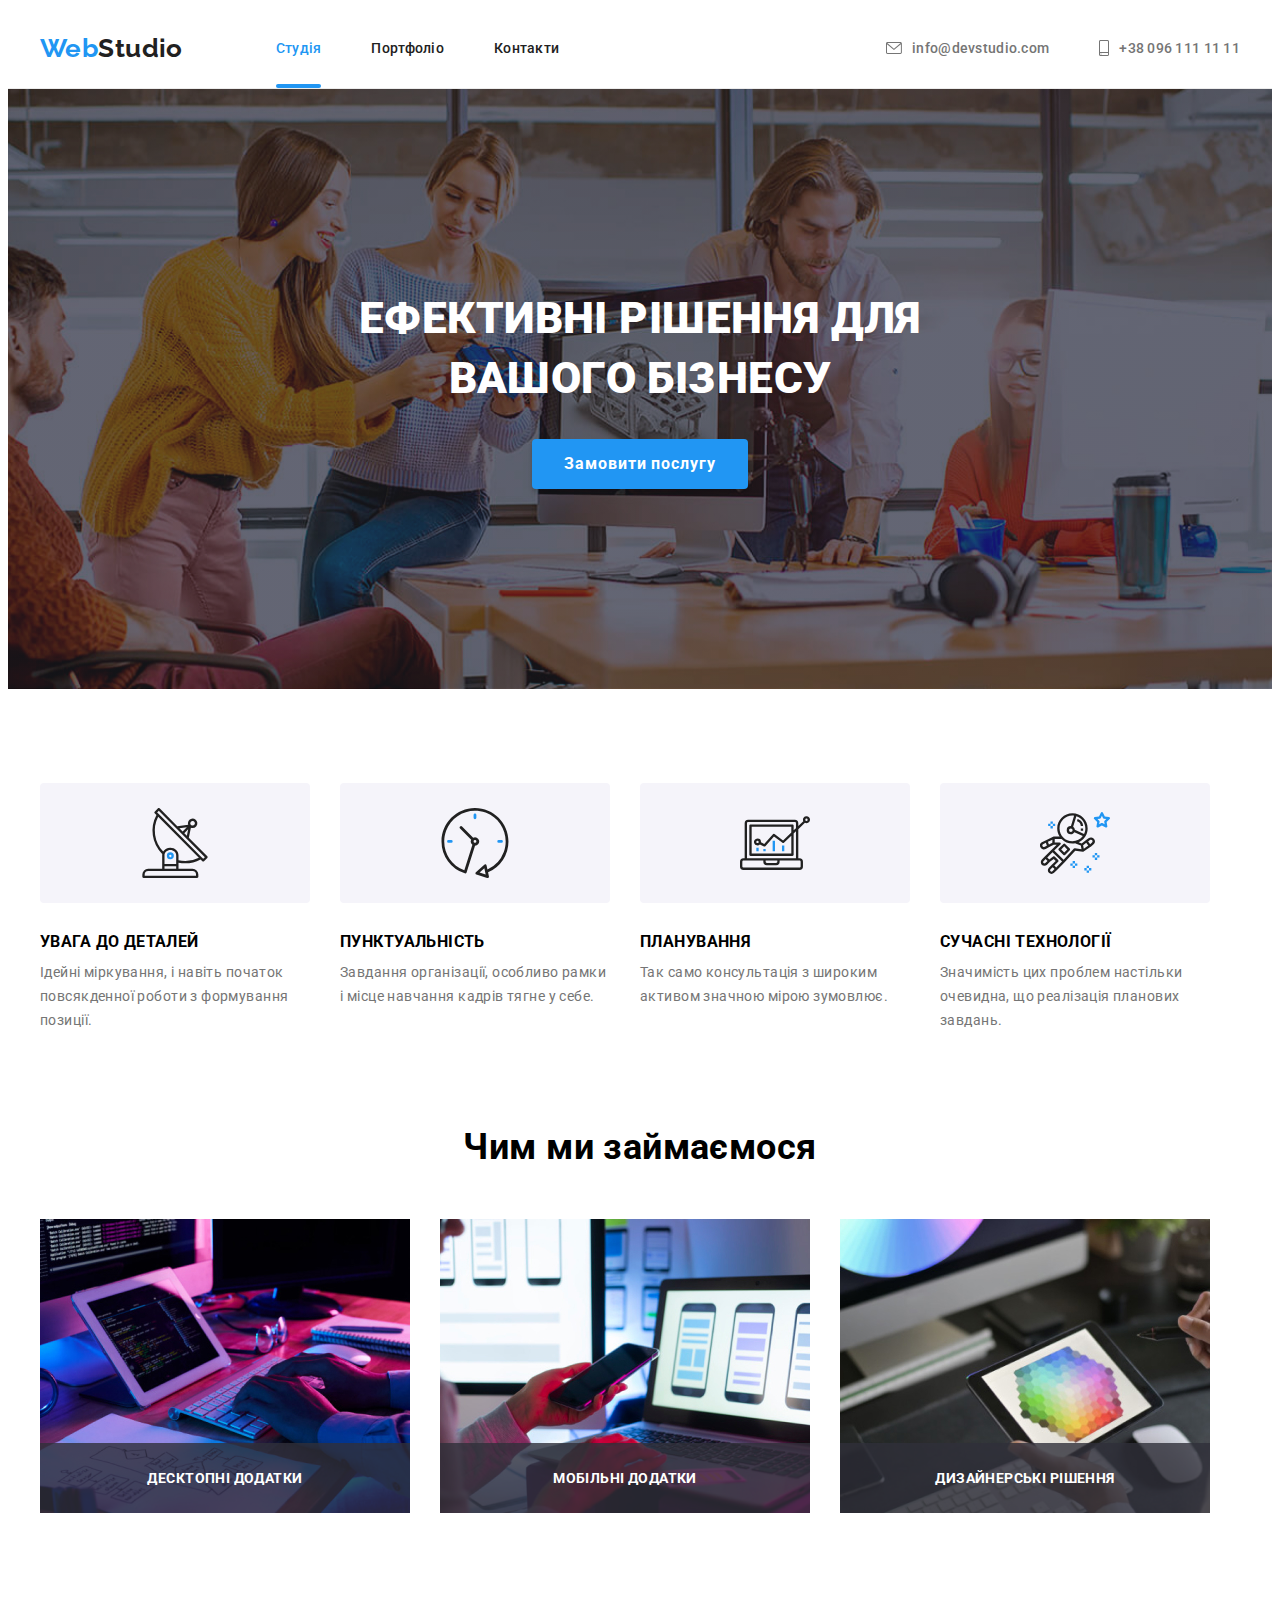
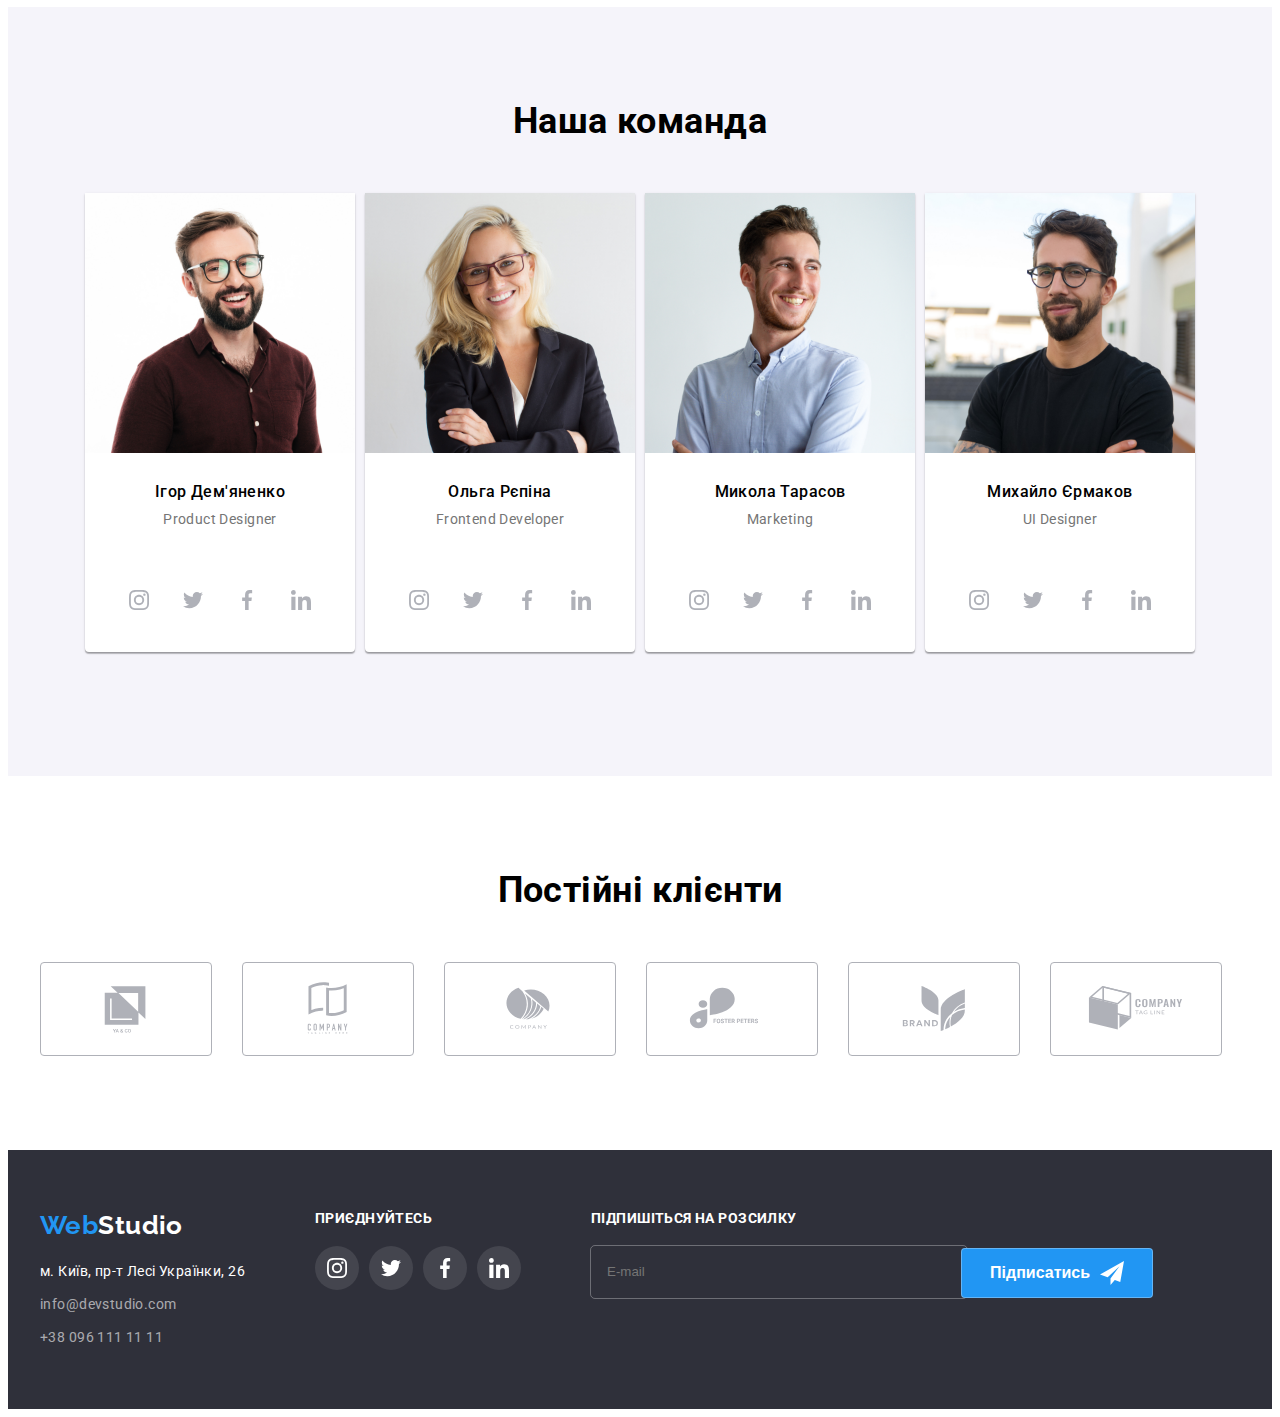
==== commit b29b1187: "hw7#2" ====
--- a/index.html
+++ b/index.html
@@ -17,7 +17,6 @@
       referrerpolicy="no-referrer"
     />
     <link rel="stylesheet" href="./css/main.min.css" />
-
 
     <title>Document</title>
   </head>
@@ -102,11 +101,11 @@
                 <div class="call-form__list">
                   <label class="call-form__item" for="email">Пошта</label>
                   <div class="call-form-group">
-                  <input class="call-form__input" type="email" name="email" id="email" />
-                  <svg class="call-form__icon" width="18" height="18">
-                    <use href="./images/icons.svg#email"></use>
-                  </svg>
-                </div>
+                    <input class="call-form__input" type="email" name="email" id="email" />
+                    <svg class="call-form__icon" width="18" height="18">
+                      <use href="./images/icons.svg#email"></use>
+                    </svg>
+                  </div>
                 </div>
                 <label class="call-form__item" for="feedback">Коментар</label>
                 <textarea
@@ -237,55 +236,55 @@
               />
               <h3 class="section-team__head">Ігор Дем'яненко</h3>
               <p class="section-team__text">Product Designer</p>
-              <ul class="list-social-link">
-                <li>
-                  <a
-                    class="social-link"
+              <ul class="section-team__list">
+                <li>
+                  <a
+                    class="section-team__link"
                     href="https://instagram.com"
                     target="_blank"
                     rel="noopener noreferrer"
                     aria-label="Instagram"
                   >
-                    <svg class="icon" width="20" height="20">
+                    <svg class="section-team__icon" width="20" height="20">
                       <use href="images/icons.svg#instagram"></use>
                     </svg>
                   </a>
                 </li>
                 <li>
                   <a
-                    class="social-link"
+                    class="section-team__link"
                     href="https://twitter.com"
                     aria-label="Twitter"
                     target="_blank"
                     rel="noopener noreferrer"
                   >
-                    <svg class="icon" width="20" height="20">
+                    <svg class="section-team__icon" width="20" height="20">
                       <use href="images/icons.svg#twitter"></use>
                     </svg>
                   </a>
                 </li>
                 <li>
                   <a
-                    class="social-link"
+                    class="section-team__link"
                     href="https://facebook.com"
                     aria-label="Facebook"
                     target="_blank"
                     rel="noopener noreferrer"
                   >
-                    <svg class="icon" width="20" height="20">
+                    <svg class="section-team__icon" width="20" height="20">
                       <use href="images/icons.svg#facebook"></use>
                     </svg>
                   </a>
                 </li>
                 <li>
                   <a
-                    class="social-link"
+                    class="section-team__link"
                     href="https://linkedin.com"
                     aria-label="LinkedIn"
                     target="_blank"
                     rel="noopener noreferrer"
                   >
-                    <svg class="icon" width="20" height="20">
+                    <svg class="section-team__icon" width="20" height="20">
                       <use href="images/icons.svg#linkedin"></use>
                     </svg>
                   </a>
@@ -302,55 +301,55 @@
               />
               <h3 class="section-team__head">Ольга Рєпіна</h3>
               <p class="section-team__text">Frontend Developer</p>
-              <ul class="list-social-link">
-                <li>
-                  <a
-                    class="social-link"
+              <ul class="section-team__list">
+                <li>
+                  <a
+                    class="section-team__link"
                     href="https://instagram.com"
                     target="_blank"
                     rel="noopener noreferrer"
                     aria-label="Instagram"
                   >
-                    <svg class="icon" width="20" height="20">
+                    <svg class="section-team__icon" width="20" height="20">
                       <use href="images/icons.svg#instagram"></use>
                     </svg>
                   </a>
                 </li>
                 <li>
                   <a
-                    class="social-link"
+                    class="section-team__link"
                     href="https://twitter.com"
                     aria-label="Twitter"
                     target="_blank"
                     rel="noopener noreferrer"
                   >
-                    <svg class="icon" width="20" height="20">
+                    <svg class="section-team__icon" width="20" height="20">
                       <use href="images/icons.svg#twitter"></use>
                     </svg>
                   </a>
                 </li>
                 <li>
                   <a
-                    class="social-link"
+                    class="section-team__link"
                     href="https://facebook.com"
                     aria-label="Facebook"
                     target="_blank"
                     rel="noopener noreferrer"
                   >
-                    <svg class="icon" width="20" height="20">
+                    <svg class="section-team__icon" width="20" height="20">
                       <use href="images/icons.svg#facebook"></use>
                     </svg>
                   </a>
                 </li>
                 <li>
                   <a
-                    class="social-link"
+                    class="section-team__link"
                     href="https://linkedin.com"
                     aria-label="LinkedIn"
                     target="_blank"
                     rel="noopener noreferrer"
                   >
-                    <svg class="icon" width="20" height="20">
+                    <svg class="section-team__icon" width="20" height="20">
                       <use href="images/icons.svg#linkedin"></use>
                     </svg>
                   </a>
@@ -367,55 +366,55 @@
               />
               <h3 class="section-team__head">Микола Тарасов</h3>
               <p class="section-team__text">Marketing</p>
-              <ul class="list-social-link">
-                <li>
-                  <a
-                    class="social-link"
+              <ul class="section-team__list">
+                <li>
+                  <a
+                    class="section-team__link"
                     href="https://instagram.com"
                     target="_blank"
                     rel="noopener noreferrer"
                     aria-label="Instagram"
                   >
-                    <svg class="icon" width="20" height="20">
+                    <svg class="section-team__icon" width="20" height="20">
                       <use href="images/icons.svg#instagram"></use>
                     </svg>
                   </a>
                 </li>
                 <li>
                   <a
-                    class="social-link"
+                    class="section-team__link"
                     href="https://twitter.com"
                     aria-label="Twitter"
                     target="_blank"
                     rel="noopener noreferrer"
                   >
-                    <svg class="icon" width="20" height="20">
+                    <svg class="section-team__icon" width="20" height="20">
                       <use href="images/icons.svg#twitter"></use>
                     </svg>
                   </a>
                 </li>
                 <li>
                   <a
-                    class="social-link"
+                    class="section-team__link"
                     href="https://facebook.com"
                     aria-label="Facebook"
                     target="_blank"
                     rel="noopener noreferrer"
                   >
-                    <svg class="icon" width="20" height="20">
+                    <svg class="section-team__icon" width="20" height="20">
                       <use href="images/icons.svg#facebook"></use>
                     </svg>
                   </a>
                 </li>
                 <li>
                   <a
-                    class="social-link"
+                    class="section-team__link"
                     href="https://linkedin.com"
                     aria-label="LinkedIn"
                     target="_blank"
                     rel="noopener noreferrer"
                   >
-                    <svg class="icon" width="20" height="20">
+                    <svg class="section-team__icon" width="20" height="20">
                       <use href="images/icons.svg#linkedin"></use>
                     </svg>
                   </a>
@@ -433,55 +432,55 @@
 
               <h3 class="section-team__head">Михайло Єрмаков</h3>
               <p class="section-team__text">UI Designer</p>
-              <ul class="list-social-link">
-                <li>
-                  <a
-                    class="social-link"
+              <ul class="section-team__list">
+                <li>
+                  <a
+                    class="section-team__link"
                     href="https://instagram.com"
                     target="_blank"
                     rel="noopener noreferrer"
                     aria-label="Instagram"
                   >
-                    <svg class="icon" width="20" height="20">
+                    <svg class="section-team__icon" width="20" height="20">
                       <use href="images/icons.svg#instagram"></use>
                     </svg>
                   </a>
                 </li>
                 <li>
                   <a
-                    class="social-link"
+                    class="section-team__link"
                     href="https://twitter.com"
                     aria-label="Twitter"
                     target="_blank"
                     rel="noopener noreferrer"
                   >
-                    <svg class="icon" width="20" height="20">
+                    <svg class="section-team__icon" width="20" height="20">
                       <use href="images/icons.svg#twitter"></use>
                     </svg>
                   </a>
                 </li>
                 <li>
                   <a
-                    class="social-link"
+                    class="section-team__link"
                     href="https://facebook.com"
                     aria-label="Facebook"
                     target="_blank"
                     rel="noopener noreferrer"
                   >
-                    <svg class="icon" width="20" height="20">
+                    <svg class="section-team__icon" width="20" height="20">
                       <use href="images/icons.svg#facebook"></use>
                     </svg>
                   </a>
                 </li>
                 <li>
                   <a
-                    class="social-link"
+                    class="section-team__link"
                     href="https://linkedin.com"
                     aria-label="LinkedIn"
                     target="_blank"
                     rel="noopener noreferrer"
                   >
-                    <svg class="icon" width="20" height="20">
+                    <svg class="section-team__icon" width="20" height="20">
                       <use href="images/icons.svg#linkedin"></use>
                     </svg>
                   </a>
@@ -493,7 +492,7 @@
       </section>
       <section class="section-customers">
         <div class="conteiner">
-          <h2>Постійні клієнти</h2>
+          <h2 class="section-customers__name">Постійні клієнти</h2>
           <ul class="section-customers__list">
             <li>
               <a class="section-customers__link" href="#">
@@ -549,19 +548,19 @@
             ><span class="logo-second-word">Studio</span></a
           >
           <address>
-            <p>м. Київ, пр-т Лесі Українки, 26</p>
+            <p class="footer-group__addres">м. Київ, пр-т Лесі Українки, 26</p>
             <ul class="footer-communication-links">
-              <li>
+              <li class="footer-communication-item">
                 <a href="mailto:info@devstudio.com">info@devstudio.com</a>
               </li>
-              <li>
+              <li class="footer-communication-item">
                 <a href="tel:+380961111111"> +38 096 111 11 11 </a>
               </li>
             </ul>
           </address>
         </div>
         <div class="footer-group">
-          <h3>ПРИЄДНУЙТЕСЬ</h3>
+          <h3 class="footer-group__name">ПРИЄДНУЙТЕСЬ</h3>
           <ul class="list-icon">
             <li>
               <a
--- a/css/main.min.css
+++ b/css/main.min.css
@@ -1 +1 @@
-:root{--brand-color: #2196f3;--main-text-color: #212121;--second-text-color: #757575;--footer-background-color: #2f303a;--last-text-color: #ffffff;--second-background-color: #f5f4fa;--footer-text-color: rgba(255, 255, 255, 0.6);--fill-main-color: #AFB1B8}body{font-family:"Roboto",sans-serif;font-size:14px;letter-spacing:.03em}.hidden{position:absolute;width:1px;height:1px;margin:-1px;border:0;padding:0;white-space:nowrap;-webkit-clip-path:inset(100%);clip-path:inset(100%);clip:rect(0 0 0 0);overflow:hidden}li{list-style-type:none}a{text-decoration:none}img{display:block;max-width:100%;height:auto}ul{margin-top:0;margin-bottom:0;padding-left:0}h1,h2,h3,h4,h5,h6{margin-top:0;margin-bottom:0}p{margin-top:0;margin-bottom:0}.section-activity{padding-bottom:94px;text-align:center}.section-activity__name{font-size:36px;line-height:1.16;font-weight:700}.section-activity__item{position:relative}.section-activity__list{display:-webkit-box;display:-ms-flexbox;display:flex;gap:30px;margin-top:50px}.section-activity__overlay{position:absolute;right:0;bottom:0;width:100%;height:70px;display:-webkit-box;display:-ms-flexbox;display:flex;-webkit-box-pack:center;-ms-flex-pack:center;justify-content:center;-webkit-box-align:center;-ms-flex-align:center;align-items:center;color:var(--last-text-color);background:rgba(47,48,58,.8);font-weight:700;line-height:16px;text-transform:uppercase}.studio-section__advantage{display:-webkit-box;display:-ms-flexbox;display:flex;padding-top:94px;padding-bottom:94px}.studio-section__item{width:270px;margin-right:30px}.studio-section__item:last-child{margin-right:0}.studio-section__group{display:-webkit-box;display:-ms-flexbox;display:flex;-webkit-box-pack:center;-ms-flex-pack:center;justify-content:center;-webkit-box-align:center;-ms-flex-align:center;align-items:center;height:120px;background-color:var(--second-background-color);border-radius:4px;margin-bottom:30px}.studio-section__name{line-height:1.14;font-weight:700}.studio-section__text{margin-top:10px;line-height:1.71;color:var(--second-text-color)}.call-form__name{margin-bottom:12px;font-size:20px}.call-form__input{width:100%;margin-bottom:10px;padding-left:40px;height:40px;border:none;outline:1px solid rgba(33,33,33,.2);border-radius:4px;-webkit-transition-property:outline;transition-property:outline;-webkit-transition-duration:250ms;transition-duration:250ms;-webkit-transition-timing-function:cubic-bezier(0.4, 0, 0.2, 1);transition-timing-function:cubic-bezier(0.4, 0, 0.2, 1)}.call-form__input:hover,.call-form__input:focus{outline:1px solid var(--brand-color)}.call-form__textarea{width:100%;resize:none;height:120px;border:none;margin-bottom:20px;padding-top:12px;padding-bottom:12px;padding-left:16px;padding-right:16px;outline:1px solid rgba(33,33,33,.2);border-radius:4px;font-family:"Roboto",sans-serif;font-size:12px;letter-spacing:.01em;-webkit-transition-property:outline;transition-property:outline;-webkit-transition-duration:250ms;transition-duration:250ms;-webkit-transition-timing-function:cubic-bezier(0.4, 0, 0.2, 1);transition-timing-function:cubic-bezier(0.4, 0, 0.2, 1)}.call-form__textarea:hover,.call-form__textarea:focus{outline:1px solid var(--brand-color)}.call-form__icon{fill:#000;-webkit-transition-property:fill;transition-property:fill;-webkit-transition-duration:250ms;transition-duration:250ms;-webkit-transition-timing-function:cubic-bezier(0.4, 0, 0.2, 1);transition-timing-function:cubic-bezier(0.4, 0, 0.2, 1)}.call-form__icon:hover{fill:var(--brand-color)}.call-form__input:hover+.call-form__icon,.call-form__input:focus+.call-form__icon{fill:var(--brand-color)}.call-form-group:hover .call-form__input{outline:1px solid var(--brand-color)}.call-form__textarea::-webkit-input-placeholder{font-family:"Roboto",sans-serif;font-size:12px;letter-spacing:.01em;color:rgba(117,117,117,.5)}.call-form__textarea::-moz-placeholder{font-family:"Roboto",sans-serif;font-size:12px;letter-spacing:.01em;color:rgba(117,117,117,.5)}.call-form__textarea:-ms-input-placeholder{font-family:"Roboto",sans-serif;font-size:12px;letter-spacing:.01em;color:rgba(117,117,117,.5)}.call-form__textarea::-ms-input-placeholder{font-family:"Roboto",sans-serif;font-size:12px;letter-spacing:.01em;color:rgba(117,117,117,.5)}.call-form__textarea::placeholder{font-family:"Roboto",sans-serif;font-size:12px;letter-spacing:.01em;color:rgba(117,117,117,.5)}.call-form__item{display:-webkit-box;display:-ms-flexbox;display:flex;-webkit-box-pack:start;-ms-flex-pack:start;justify-content:flex-start;color:var(--second-text-color);font-size:12px;letter-spacing:.01em;margin-bottom:4px}.call-form-label-checkbox{color:var(--second-text-color)}.call-form-label-checkbox a{color:var(--brand-color);border-bottom:1px solid var(--brand-color)}.call-form-checkbox{-webkit-appearance:none;-moz-appearance:none;appearance:none;position:absolute}.call-form__custom{position:relative;padding-left:25px}.custom-checkbox{position:absolute;left:0;display:inline-block;width:16px;height:15px;border:2px solid var(--main-text-color);border-radius:2px}.call-form-checkbox:checked+.custom-checkbox{background-image:url(../images/custom.svg);background-repeat:no-repeat;background-color:var(--brand-color);background-position:center;border:none}.call-form__text{color:#757575}.call-form-link{color:var(--brand-color);border-bottom:1px solid var(--brand-color)}.call-form button{cursor:pointer;background-color:var(--brand-color);padding:10px 52px 10px 52px;-webkit-box-shadow:0px 4px 4px rgba(0,0,0,.15);box-shadow:0px 4px 4px rgba(0,0,0,.15);border-radius:4px;border:none;color:var(--last-text-color);font-weight:700;font-size:16px;line-height:1.87;-webkit-transition-property:background-color;transition-property:background-color;-webkit-transition-duration:250ms;transition-duration:250ms;-webkit-transition-timing-function:cubic-bezier(0.4, 0, 0.2, 1);transition-timing-function:cubic-bezier(0.4, 0, 0.2, 1)}.call-form button:hover,.call-form button:focus{background-color:#188ce8}.call-form__list{position:relative}.call-form__btn{margin-top:30px}.call-form__icon{position:absolute;top:50%;left:15px;-webkit-transform:translateY(-30%);transform:translateY(-30%);display:-webkit-box;display:-ms-flexbox;display:flex;-webkit-box-pack:center;-ms-flex-pack:center;justify-content:center;-webkit-box-align:center;-ms-flex-align:center;align-items:center;width:18px;height:18px}.conteiner{max-width:1200px;padding-left:15px;padding-right:15px;margin-left:auto;margin-right:auto}.footer-form{display:-webkit-box;display:-ms-flexbox;display:flex;-webkit-box-align:end;-ms-flex-align:end;align-items:flex-end;margin-bottom:auto}.footer-form-group{width:358px}.footer-input{width:358px;height:50px;padding-left:16px;border:none;color:var(--last-text-color);background-color:var(--footer-background-color);border-radius:4px;outline:1px solid rgba(255,255,255,.3)}.footer-form-label{display:block;color:var(--last-text-color);text-transform:uppercase;font-weight:700;margin-bottom:20px}.footer-form-label-group{margin-left:10px}.footer-form-label-group-button{display:-webkit-box;display:-ms-flexbox;display:flex;-webkit-box-pack:center;-ms-flex-pack:center;justify-content:center;-webkit-box-align:center;-ms-flex-align:center;align-items:center;height:50px;padding-left:28px;padding-right:28px;cursor:pointer;border-radius:4px;border:1px solid rgba(255,255,255,.3);color:var(--last-text-color);background-color:var(--brand-color);font-size:16px;line-height:1.87;font-weight:700;-webkit-transition-property:background-color;transition-property:background-color;-webkit-transition-duration:250ms;transition-duration:250ms;-webkit-transition-timing-function:cubic-bezier(0.4, 0, 0.2, 1);transition-timing-function:cubic-bezier(0.4, 0, 0.2, 1)}.footer-form-label-group-button:hover,.footer-form-label-group-button:focus{background-color:#188ce8}.footer-form-btn{margin-left:12px}.footer-form-group-button-icon{margin-left:10px}.footer{display:-webkit-box;display:-ms-flexbox;display:flex;padding-top:60px;padding-bottom:60px;gap:70px}footer{background-color:var(--footer-background-color)}.logo-second-word{color:var(--last-text-color)}.footer-communication-links a{color:var(--footer-text-color);line-height:1.7;font-weight:400;font-style:normal;-webkit-transition:color 250ms;transition:color 250ms;-webkit-transition-timing-function:cubic-bezier(0.4, 0, 0.2, 1);transition-timing-function:cubic-bezier(0.4, 0, 0.2, 1)}.footer-communication-links a:hover{color:var(--brand-color)}address p{margin-top:20px;color:var(--last-text-color);font-style:normal;line-height:1.7}.footer-communication-links li{margin-bottom:9px;margin-top:9px}.footer-communication-links li:last-child{margin-top:0;margin-bottom:0}.list-icon{display:-webkit-box;display:-ms-flexbox;display:flex;gap:10px;margin-top:20px}.footer-group h3{font-weight:700;font-size:14px;line-height:16px;letter-spacing:.03em;color:var(--last-text-color)}.list-icon-link{display:-webkit-box;display:-ms-flexbox;display:flex;-webkit-box-pack:center;-ms-flex-pack:center;justify-content:center;-webkit-box-align:center;-ms-flex-align:center;align-items:center;border-radius:50%;background-color:rgba(255,255,255,.1);width:44px;height:44px;-webkit-transition:background-color 250ms;transition:background-color 250ms;-webkit-transition-timing-function:cubic-bezier(0.4, 0, 0.2, 1);transition-timing-function:cubic-bezier(0.4, 0, 0.2, 1)}.list-icon-link:hover,.list-icon-link:focus{background-color:var(--brand-color)}.item-icon{fill:var(--last-text-color)}.header{border-bottom:1px solid #ececec;height:80px}.mein{display:-webkit-box;display:-ms-flexbox;display:flex;-webkit-box-align:center;-ms-flex-align:center;align-items:center}nav>ul{display:-webkit-box;display:-ms-flexbox;display:flex}.communication{display:-webkit-box;display:-ms-flexbox;display:flex;margin-left:auto;gap:50px}.header-logo{color:var(--main-text-color);font-weight:700;font-size:26px;line-height:1.17;font-family:"Raleway",sans-serif}.logo-first-word{color:var(--brand-color);font-weight:700}.header-navigation{margin-left:93px}.header-item{display:-webkit-box;display:-ms-flexbox;display:flex;margin-right:50px}.header-item:last-child{margin-right:0px}.header-navigation a{display:block;padding-top:32px;padding-bottom:32px;color:var(--main-text-color);line-height:1.17;letter-spacing:.02em;font-weight:500;-webkit-transition:color 250ms;transition:color 250ms;-webkit-transition-timing-function:cubic-bezier(0.4, 0, 0.2, 1);transition-timing-function:cubic-bezier(0.4, 0, 0.2, 1)}.header-navigation a:hover,.header-navigation a:focus{color:var(--brand-color)}.communication-list{display:-webkit-box;display:-ms-flexbox;display:flex;-webkit-box-align:center;-ms-flex-align:center;align-items:center}.communication-icon{fill:var(--second-text-color);margin-right:10px;-webkit-transition:fill 250ms;transition:fill 250ms;-webkit-transition-timing-function:cubic-bezier(0.4, 0, 0.2, 1);transition-timing-function:cubic-bezier(0.4, 0, 0.2, 1)}.communication-link{display:-webkit-box;display:-ms-flexbox;display:flex;-webkit-box-align:center;-ms-flex-align:center;align-items:center;color:var(--second-text-color);line-height:1.17;font-weight:500;letter-spacing:.02em;-webkit-transition:color 250ms;transition:color 250ms;-webkit-transition-timing-function:cubic-bezier(0.4, 0, 0.2, 1);transition-timing-function:cubic-bezier(0.4, 0, 0.2, 1)}.communication-link:hover .communication-icon,.communication-link:hover .communication-icon{fill:var(--brand-color)}.communication a:hover,.communicationt a:focus{color:var(--brand-color)}.header-link{position:relative}.header-link.current{color:var(--brand-color)}.header-link.current::after{content:"";position:absolute;bottom:0;left:0;display:block;width:100%;height:4px;background-color:var(--brand-color);border-radius:10px}.modal-background{position:fixed;z-index:100;width:100%;height:100%;top:0;left:0;display:-webkit-box;display:-ms-flexbox;display:flex;-webkit-box-pack:center;-ms-flex-pack:center;justify-content:center;-webkit-box-align:center;-ms-flex-align:center;align-items:center;background-image:-webkit-gradient(linear, left top, right top, from(rgba(47, 48, 58, 0.5)), to(rgba(47, 48, 58, 0.5)));background-image:linear-gradient(to right, rgba(47, 48, 58, 0.5), rgba(47, 48, 58, 0.5));-webkit-backdrop-filter:blur(2px);backdrop-filter:blur(2px);visibility:visible;opacity:1;pointer-events:initial;-webkit-transition-property:visibility,opacity,pointer-events;transition-property:visibility,opacity,pointer-events;-webkit-transition-duration:250ms;transition-duration:250ms;-webkit-transition-timing-function:cubic-bezier(0.4, 0, 0.2, 1);transition-timing-function:cubic-bezier(0.4, 0, 0.2, 1)}.is-hidden{visibility:hidden;opacity:0;pointer-events:none}.modal-page{position:relative;width:528px;height:581px;background-color:#fff;padding:40px;-webkit-box-shadow:0px 1px 3px rgba(0,0,0,.12),0px 1px 1px rgba(0,0,0,.14),0px 2px 1px rgba(0,0,0,.2);box-shadow:0px 1px 3px rgba(0,0,0,.12),0px 1px 1px rgba(0,0,0,.14),0px 2px 1px rgba(0,0,0,.2);border-radius:4px}.modal-btn{display:block;position:absolute;top:8px;right:8px;width:30px;height:30px;padding:0;border:1px solid rgba(0,0,0,.1);border-radius:50%;cursor:pointer;background-color:var(--last-text-color)}.modal-btn:hover .modal-icon{fill:var(--brand-color)}.modal-icon{display:block;margin:auto;-webkit-transition-property:fill;transition-property:fill;-webkit-transition-duration:250ms;transition-duration:250ms;-webkit-transition-timing-function:cubic-bezier(0.4, 0, 0.2, 1);transition-timing-function:cubic-bezier(0.4, 0, 0.2, 1)}.sect-portfolio{padding-top:94px;padding-bottom:94px}.portfolio-box-text{padding:20px 24px 20px 24px;border-bottom:1px solid #eee;border-left:1px solid #eee;border-right:1px solid #eee}.portfolio-box-text p{color:var(--second-text-color);line-height:1.87}.list-portfolio-item{width:calc((100% - 60px)/3);margin-right:30px;margin-bottom:30px}.list-portfolio-group{position:relative;overflow:hidden}.list-portfolio-text{top:50%;bottom:50%}.list-portfolio-overlay{position:absolute;width:100%;height:100%;top:0;display:-webkit-box;display:-ms-flexbox;display:flex;-webkit-box-pack:center;-ms-flex-pack:center;justify-content:center;-webkit-box-align:center;-ms-flex-align:center;align-items:center;padding-left:24px;padding-right:24px;background-image:-webkit-gradient(linear, left top, right top, from(rgba(33, 150, 243, 0.9)), to(rgba(33, 150, 243, 0.9)));background-image:linear-gradient(to right, rgba(33, 150, 243, 0.9), rgba(33, 150, 243, 0.9));-webkit-transform:translatey(100%);transform:translatey(100%);-webkit-transition:-webkit-transform 250ms ease;transition:-webkit-transform 250ms ease;transition:transform 250ms ease;transition:transform 250ms ease, -webkit-transform 250ms ease}.list-portfolio-overlay>p{color:var(--last-text-color);display:block;font-weight:400;font-size:18px;line-height:1.55;letter-spacing:.03em}.list-portfolio-link:hover .list-portfolio-overlay{-webkit-transform:translatey(0);transform:translatey(0)}.list-portfolio li:nth-child(3n){margin-right:0}.list-portfolio li:nth-last-child(-n+3){margin-bottom:0}.list-portfolio{display:-webkit-box;display:-ms-flexbox;display:flex;-ms-flex-wrap:wrap;flex-wrap:wrap;margin-top:50px}.list-portfolio a:hover,.list-portfolio a:focus{-webkit-box-shadow:0px 1px 1px rgba(0,0,0,.12),0px 4px 4px rgba(0,0,0,.06),1px 4px 6px rgba(0,0,0,.16);box-shadow:0px 1px 1px rgba(0,0,0,.12),0px 4px 4px rgba(0,0,0,.06),1px 4px 6px rgba(0,0,0,.16)}.list-portfolio h2{margin-bottom:4px;color:var(--main-text-color);font-size:18px;line-height:2;letter-spacing:.06em}.list-portfolio a{display:block;-webkit-transition:-webkit-box-shadow 250ms;transition:-webkit-box-shadow 250ms;transition:box-shadow 250ms;transition:box-shadow 250ms, -webkit-box-shadow 250ms;-webkit-transition-timing-function:cubic-bezier(0.4, 0, 0.2, 1);transition-timing-function:cubic-bezier(0.4, 0, 0.2, 1)}.section-customers{padding-top:94px;padding-bottom:94px}.section-customers h2{text-align:center;font-size:36px;font-weight:700;line-height:1.16}.section-customers__list{display:-webkit-box;display:-ms-flexbox;display:flex;gap:30px;margin-top:50px}.section-customers__link{width:170px;min-height:92px;border:1px solid var(--fill-main-color);border-radius:4px;display:-webkit-box;display:-ms-flexbox;display:flex;-webkit-box-pack:center;-ms-flex-pack:center;justify-content:center;-webkit-box-align:center;-ms-flex-align:center;align-items:center;-webkit-transition:border 250ms;transition:border 250ms;-webkit-transition-timing-function:cubic-bezier(0.4, 0, 0.2, 1);transition-timing-function:cubic-bezier(0.4, 0, 0.2, 1)}.section-customers__link:hover,.section-customers__link:focus{border:1px solid var(--brand-color)}.section-customers__link:hover .section-customers__icon,.section-customers__link:focus .section-customers__icon{fill:var(--brand-color)}.section-customers__icon{fill:var(--fill-main-color);-webkit-transition:fill 250ms;transition:fill 250ms;-webkit-transition-timing-function:cubic-bezier(0.4, 0, 0.2, 1);transition-timing-function:cubic-bezier(0.4, 0, 0.2, 1)}.filter-button-all.current{background-color:var(--brand-color);color:var(--last-text-color);-webkit-box-shadow:0px 4px 4px rgba(0,0,0,.15);box-shadow:0px 4px 4px rgba(0,0,0,.15)}.portfolio-button-filter{display:-webkit-box;display:-ms-flexbox;display:flex;-webkit-box-pack:center;-ms-flex-pack:center;justify-content:center}.filter-button{margin-right:8px}.filter-button:last-child{margin-right:0}.portfolio-button-filter button{background-color:var(--second-background-color);cursor:pointer;font-weight:500;font-size:16px;line-height:1.62;font-family:inherit;border-style:none;border-radius:4px;padding:6px 25px 6px 25px;-webkit-transition-property:color,background-color,-webkit-box-shadow;transition-property:color,background-color,-webkit-box-shadow;transition-property:color,background-color,box-shadow;transition-property:color,background-color,box-shadow,-webkit-box-shadow;-webkit-transition-duration:250ms;transition-duration:250ms;-webkit-transition-timing-function:cubic-bezier(0.4, 0, 0.2, 1);transition-timing-function:cubic-bezier(0.4, 0, 0.2, 1)}.portfolio-button-filter button:hover,.portfolio-button-filter button:focus{background-color:var(--brand-color);color:var(--last-text-color);-webkit-box-shadow:0px 3px 1px rgba(0,0,0,.1),0px 1px 2px rgba(0,0,0,.08),0px 2px 2px rgba(0,0,0,.12);box-shadow:0px 3px 1px rgba(0,0,0,.1),0px 1px 2px rgba(0,0,0,.08),0px 2px 2px rgba(0,0,0,.12)}.page-tittle{margin-left:auto;margin-right:auto;max-width:1600px;background-color:var(--footer-background-color);text-align:center;padding-top:200px;padding-bottom:200px;background-image:-webkit-gradient(linear, left top, right top, from(rgba(47, 48, 58, 0.4)), to(rgba(47, 48, 58, 0.4))),url(../images/Img-tittle.jpg);background-image:linear-gradient(to right, rgba(47, 48, 58, 0.4), rgba(47, 48, 58, 0.4)),url(../images/Img-tittle.jpg);background-repeat:no-repeat;background-position:center;background-size:cover}.tittle-name{color:var(--last-text-color);font-size:44px;line-height:1.36;font-weight:900;text-transform:uppercase;width:696px;margin-left:auto;margin-right:auto}.title-btn{padding:10px 32px 10px 32px;margin-top:30px;background-color:var(--brand-color);color:#fff;font-size:16px;line-height:1.87;font-weight:700;cursor:pointer;font-family:inherit;letter-spacing:.06em;background:#2196f3;border-radius:4px;border:none;-webkit-box-shadow:0px 4px 4px rgba(0,0,0,.15);box-shadow:0px 4px 4px rgba(0,0,0,.15);-webkit-transition:background-color 250ms;transition:background-color 250ms;-webkit-transition-timing-function:cubic-bezier(0.4, 0, 0.2, 1);transition-timing-function:cubic-bezier(0.4, 0, 0.2, 1)}.title-btn:hover{background-color:#188ce8}.section-team{background-color:var(--second-background-color);padding-top:94px;padding-bottom:94px}.section-team__name{text-align:center;font-size:36px;line-height:1.16;font-weight:700;text-align:center}.section-team__list{display:-webkit-box;display:-ms-flexbox;display:flex;gap:30px;text-align:center;margin-top:50px}.section-team__item{background-color:var(--last-text-color);border-radius:0px 0px 4px 4px;-webkit-box-shadow:0px 1px 3px rgba(0,0,0,.12),0px 1px 1px rgba(0,0,0,.14),0px 2px 1px rgba(0,0,0,.2);box-shadow:0px 1px 3px rgba(0,0,0,.12),0px 1px 1px rgba(0,0,0,.14),0px 2px 1px rgba(0,0,0,.2)}.section-team__head{margin-top:30px;font-size:16px;line-height:1.18;font-weight:500}.section-team__text{margin-top:10px;margin-bottom:16px;line-height:1.18;font-weight:400;color:var(--second-text-color)}.list-social-link{display:-webkit-box;display:-ms-flexbox;display:flex;-webkit-box-pack:center;-ms-flex-pack:center;justify-content:center;gap:10px;margin-bottom:30px}.social-link{display:-webkit-box;display:-ms-flexbox;display:flex;-webkit-box-align:center;-ms-flex-align:center;align-items:center;-webkit-box-pack:center;-ms-flex-pack:center;justify-content:center;width:44px;height:44px;border-radius:50%;-webkit-transition:background-color 250ms;transition:background-color 250ms;-webkit-transition-timing-function:cubic-bezier(0.4, 0, 0.2, 1);transition-timing-function:cubic-bezier(0.4, 0, 0.2, 1)}.social-link:hover,.social-link:focus{background-color:var(--brand-color)}.social-link:hover .icon,.social-link:focus .icon{fill:var(--last-text-color)}.icon{fill:var(--fill-main-color);-webkit-transition:fill,250ms;transition:fill,250ms;-webkit-transition-timing-function:cubic-bezier(0.4, 0, 0.2, 1);transition-timing-function:cubic-bezier(0.4, 0, 0.2, 1)}/*# sourceMappingURL=main.min.css.map */+:root{--brand-color: #2196f3;--main-text-color: #212121;--second-text-color: #757575;--footer-background-color: #2f303a;--last-text-color: #ffffff;--second-background-color: #f5f4fa;--footer-text-color: rgba(255, 255, 255, 0.6);--fill-main-color: #AFB1B8}body{font-family:"Roboto",sans-serif;font-size:14px;letter-spacing:.03em}.hidden{position:absolute;width:1px;height:1px;margin:-1px;border:0;padding:0;white-space:nowrap;-webkit-clip-path:inset(100%);clip-path:inset(100%);clip:rect(0 0 0 0);overflow:hidden}li{list-style-type:none}a{text-decoration:none}img{display:block;max-width:100%;height:auto}ul{margin-top:0;margin-bottom:0;padding-left:0}h1,h2,h3,h4,h5,h6{margin-top:0;margin-bottom:0}p{margin-top:0;margin-bottom:0}.section-activity{padding-bottom:94px;text-align:center}.section-activity__name{font-size:36px;line-height:1.16;font-weight:700}.section-activity__item{position:relative}.section-activity__list{display:-webkit-box;display:-ms-flexbox;display:flex;gap:30px;margin-top:50px}.section-activity__overlay{position:absolute;right:0;bottom:0;width:100%;height:70px;display:-webkit-box;display:-ms-flexbox;display:flex;-webkit-box-pack:center;-ms-flex-pack:center;justify-content:center;-webkit-box-align:center;-ms-flex-align:center;align-items:center;color:var(--last-text-color);background:rgba(47,48,58,.8);font-weight:700;line-height:16px;text-transform:uppercase}.studio-section__advantage{display:-webkit-box;display:-ms-flexbox;display:flex;padding-top:94px;padding-bottom:94px}.studio-section__item{width:270px;margin-right:30px}.studio-section__item:last-child{margin-right:0}.studio-section__group{display:-webkit-box;display:-ms-flexbox;display:flex;-webkit-box-pack:center;-ms-flex-pack:center;justify-content:center;-webkit-box-align:center;-ms-flex-align:center;align-items:center;height:120px;background-color:var(--second-background-color);border-radius:4px;margin-bottom:30px}.studio-section__name{line-height:1.14;font-weight:700}.studio-section__text{margin-top:10px;line-height:1.71;color:var(--second-text-color)}.call-form__name{margin-bottom:12px;font-size:20px}.call-form__input{width:100%;margin-bottom:10px;padding-left:40px;height:40px;border:none;outline:1px solid rgba(33,33,33,.2);border-radius:4px;-webkit-transition-property:outline;transition-property:outline;-webkit-transition-duration:250ms;transition-duration:250ms;-webkit-transition-timing-function:cubic-bezier(0.4, 0, 0.2, 1);transition-timing-function:cubic-bezier(0.4, 0, 0.2, 1)}.call-form__input:hover,.call-form__input:focus{outline:1px solid var(--brand-color)}.call-form__textarea{width:100%;resize:none;height:120px;border:none;margin-bottom:20px;padding-top:12px;padding-bottom:12px;padding-left:16px;padding-right:16px;outline:1px solid rgba(33,33,33,.2);border-radius:4px;font-family:"Roboto",sans-serif;font-size:12px;letter-spacing:.01em;-webkit-transition-property:outline;transition-property:outline;-webkit-transition-duration:250ms;transition-duration:250ms;-webkit-transition-timing-function:cubic-bezier(0.4, 0, 0.2, 1);transition-timing-function:cubic-bezier(0.4, 0, 0.2, 1)}.call-form__textarea:hover,.call-form__textarea:focus{outline:1px solid var(--brand-color)}.call-form__icon{fill:#000;-webkit-transition-property:fill;transition-property:fill;-webkit-transition-duration:250ms;transition-duration:250ms;-webkit-transition-timing-function:cubic-bezier(0.4, 0, 0.2, 1);transition-timing-function:cubic-bezier(0.4, 0, 0.2, 1)}.call-form__icon:hover{fill:var(--brand-color)}.call-form__input:hover+.call-form__icon,.call-form__input:focus+.call-form__icon{fill:var(--brand-color)}.call-form-group:hover .call-form__input{outline:1px solid var(--brand-color)}.call-form__textarea::-webkit-input-placeholder{font-family:"Roboto",sans-serif;font-size:12px;letter-spacing:.01em;color:rgba(117,117,117,.5)}.call-form__textarea::-moz-placeholder{font-family:"Roboto",sans-serif;font-size:12px;letter-spacing:.01em;color:rgba(117,117,117,.5)}.call-form__textarea:-ms-input-placeholder{font-family:"Roboto",sans-serif;font-size:12px;letter-spacing:.01em;color:rgba(117,117,117,.5)}.call-form__textarea::-ms-input-placeholder{font-family:"Roboto",sans-serif;font-size:12px;letter-spacing:.01em;color:rgba(117,117,117,.5)}.call-form__textarea::placeholder{font-family:"Roboto",sans-serif;font-size:12px;letter-spacing:.01em;color:rgba(117,117,117,.5)}.call-form__item{display:-webkit-box;display:-ms-flexbox;display:flex;-webkit-box-pack:start;-ms-flex-pack:start;justify-content:flex-start;color:var(--second-text-color);font-size:12px;letter-spacing:.01em;margin-bottom:4px}.call-form-checkbox{-webkit-appearance:none;-moz-appearance:none;appearance:none;position:absolute}.call-form__custom{position:relative;padding-left:25px}.custom-checkbox{position:absolute;left:0;display:inline-block;width:16px;height:15px;border:2px solid var(--main-text-color);border-radius:2px}.call-form-checkbox:checked+.custom-checkbox{background-image:url(../images/custom.svg);background-repeat:no-repeat;background-color:var(--brand-color);background-position:center;border:none}.call-form__text{color:#757575}.call-form-link{color:var(--brand-color);border-bottom:1px solid var(--brand-color)}.call-form button{cursor:pointer;background-color:var(--brand-color);padding:10px 52px 10px 52px;-webkit-box-shadow:0px 4px 4px rgba(0,0,0,.15);box-shadow:0px 4px 4px rgba(0,0,0,.15);border-radius:4px;border:none;color:var(--last-text-color);font-weight:700;font-size:16px;line-height:1.87;-webkit-transition-property:background-color;transition-property:background-color;-webkit-transition-duration:250ms;transition-duration:250ms;-webkit-transition-timing-function:cubic-bezier(0.4, 0, 0.2, 1);transition-timing-function:cubic-bezier(0.4, 0, 0.2, 1)}.call-form button:hover,.call-form button:focus{background-color:#188ce8}.call-form__list{position:relative}.call-form__btn{margin-top:30px}.call-form__icon{position:absolute;top:50%;left:15px;-webkit-transform:translateY(-30%);transform:translateY(-30%);display:-webkit-box;display:-ms-flexbox;display:flex;-webkit-box-pack:center;-ms-flex-pack:center;justify-content:center;-webkit-box-align:center;-ms-flex-align:center;align-items:center;width:18px;height:18px}.conteiner{max-width:1200px;padding-left:15px;padding-right:15px;margin-left:auto;margin-right:auto}.footer-form{display:-webkit-box;display:-ms-flexbox;display:flex;-webkit-box-align:end;-ms-flex-align:end;align-items:flex-end;margin-bottom:auto}.footer-form-group{width:358px}.footer-input{width:358px;height:50px;padding-left:16px;border:none;color:var(--last-text-color);background-color:var(--footer-background-color);border-radius:4px;outline:1px solid rgba(255,255,255,.3)}.footer-form-label{display:block;color:var(--last-text-color);text-transform:uppercase;font-weight:700;margin-bottom:20px}.footer-form-label-group{margin-left:10px}.footer-form-label-group-button{display:-webkit-box;display:-ms-flexbox;display:flex;-webkit-box-pack:center;-ms-flex-pack:center;justify-content:center;-webkit-box-align:center;-ms-flex-align:center;align-items:center;height:50px;padding-left:28px;padding-right:28px;cursor:pointer;border-radius:4px;border:1px solid rgba(255,255,255,.3);color:var(--last-text-color);background-color:var(--brand-color);font-size:16px;line-height:1.87;font-weight:700;-webkit-transition-property:background-color;transition-property:background-color;-webkit-transition-duration:250ms;transition-duration:250ms;-webkit-transition-timing-function:cubic-bezier(0.4, 0, 0.2, 1);transition-timing-function:cubic-bezier(0.4, 0, 0.2, 1)}.footer-form-label-group-button:hover,.footer-form-label-group-button:focus{background-color:#188ce8}.footer-form-btn{margin-left:12px}.footer-form-group-button-icon{margin-left:10px}.footer{display:-webkit-box;display:-ms-flexbox;display:flex;padding-top:60px;padding-bottom:60px;gap:70px}footer{background-color:var(--footer-background-color)}.logo-second-word{color:var(--last-text-color)}.footer-communication-links a{color:var(--footer-text-color);line-height:1.7;font-weight:400;font-style:normal;-webkit-transition:color 250ms;transition:color 250ms;-webkit-transition-timing-function:cubic-bezier(0.4, 0, 0.2, 1);transition-timing-function:cubic-bezier(0.4, 0, 0.2, 1)}.footer-communication-links a:hover{color:var(--brand-color)}.footer-group__addres{margin-top:20px;color:var(--last-text-color);font-style:normal;line-height:1.7}.footer-communication-item{margin-bottom:9px;margin-top:9px}.footer-communication-item:last-child{margin-top:0;margin-bottom:0}.list-icon{display:-webkit-box;display:-ms-flexbox;display:flex;gap:10px;margin-top:20px}.footer-group__name{font-weight:700;font-size:14px;line-height:16px;letter-spacing:.03em;color:var(--last-text-color)}.list-icon-link{display:-webkit-box;display:-ms-flexbox;display:flex;-webkit-box-pack:center;-ms-flex-pack:center;justify-content:center;-webkit-box-align:center;-ms-flex-align:center;align-items:center;border-radius:50%;background-color:rgba(255,255,255,.1);width:44px;height:44px;-webkit-transition:background-color 250ms;transition:background-color 250ms;-webkit-transition-timing-function:cubic-bezier(0.4, 0, 0.2, 1);transition-timing-function:cubic-bezier(0.4, 0, 0.2, 1)}.list-icon-link:hover,.list-icon-link:focus{background-color:var(--brand-color)}.item-icon{fill:var(--last-text-color)}.header{border-bottom:1px solid #ececec;height:80px}.mein{display:-webkit-box;display:-ms-flexbox;display:flex;-webkit-box-align:center;-ms-flex-align:center;align-items:center}nav>ul{display:-webkit-box;display:-ms-flexbox;display:flex}.communication{display:-webkit-box;display:-ms-flexbox;display:flex;margin-left:auto;gap:50px}.header-logo{color:var(--main-text-color);font-weight:700;font-size:26px;line-height:1.17;font-family:"Raleway",sans-serif}.logo-first-word{color:var(--brand-color);font-weight:700}.header-navigation{margin-left:93px}.header-item{display:-webkit-box;display:-ms-flexbox;display:flex;margin-right:50px}.header-item:last-child{margin-right:0px}.header-navigation a{display:block;padding-top:32px;padding-bottom:32px;color:var(--main-text-color);line-height:1.17;letter-spacing:.02em;font-weight:500;-webkit-transition:color 250ms;transition:color 250ms;-webkit-transition-timing-function:cubic-bezier(0.4, 0, 0.2, 1);transition-timing-function:cubic-bezier(0.4, 0, 0.2, 1)}.header-navigation a:hover,.header-navigation a:focus{color:var(--brand-color)}.communication-list{display:-webkit-box;display:-ms-flexbox;display:flex;-webkit-box-align:center;-ms-flex-align:center;align-items:center}.communication-icon{fill:var(--second-text-color);margin-right:10px;-webkit-transition:fill 250ms;transition:fill 250ms;-webkit-transition-timing-function:cubic-bezier(0.4, 0, 0.2, 1);transition-timing-function:cubic-bezier(0.4, 0, 0.2, 1)}.communication-link{display:-webkit-box;display:-ms-flexbox;display:flex;-webkit-box-align:center;-ms-flex-align:center;align-items:center;color:var(--second-text-color);line-height:1.17;font-weight:500;letter-spacing:.02em;-webkit-transition:color 250ms;transition:color 250ms;-webkit-transition-timing-function:cubic-bezier(0.4, 0, 0.2, 1);transition-timing-function:cubic-bezier(0.4, 0, 0.2, 1)}.communication-link:hover .communication-icon,.communication-link:hover .communication-icon{fill:var(--brand-color)}.communication a:hover,.communicationt a:focus{color:var(--brand-color)}.header-link{position:relative}.header-link.current{color:var(--brand-color)}.header-link.current::after{content:"";position:absolute;bottom:0;left:0;display:block;width:100%;height:4px;background-color:var(--brand-color);border-radius:10px}.modal-background{position:fixed;z-index:100;width:100%;height:100%;top:0;left:0;display:-webkit-box;display:-ms-flexbox;display:flex;-webkit-box-pack:center;-ms-flex-pack:center;justify-content:center;-webkit-box-align:center;-ms-flex-align:center;align-items:center;background-image:-webkit-gradient(linear, left top, right top, from(rgba(47, 48, 58, 0.5)), to(rgba(47, 48, 58, 0.5)));background-image:linear-gradient(to right, rgba(47, 48, 58, 0.5), rgba(47, 48, 58, 0.5));-webkit-backdrop-filter:blur(2px);backdrop-filter:blur(2px);visibility:visible;opacity:1;pointer-events:initial;-webkit-transition-property:visibility,opacity,pointer-events;transition-property:visibility,opacity,pointer-events;-webkit-transition-duration:250ms;transition-duration:250ms;-webkit-transition-timing-function:cubic-bezier(0.4, 0, 0.2, 1);transition-timing-function:cubic-bezier(0.4, 0, 0.2, 1)}.is-hidden{visibility:hidden;opacity:0;pointer-events:none}.modal-page{position:relative;width:528px;height:581px;background-color:#fff;padding:40px;-webkit-box-shadow:0px 1px 3px rgba(0,0,0,.12),0px 1px 1px rgba(0,0,0,.14),0px 2px 1px rgba(0,0,0,.2);box-shadow:0px 1px 3px rgba(0,0,0,.12),0px 1px 1px rgba(0,0,0,.14),0px 2px 1px rgba(0,0,0,.2);border-radius:4px}.modal-btn{display:block;position:absolute;top:8px;right:8px;width:30px;height:30px;padding:0;border:1px solid rgba(0,0,0,.1);border-radius:50%;cursor:pointer;background-color:var(--last-text-color)}.modal-btn:hover .modal-icon{fill:var(--brand-color)}.modal-icon{display:block;margin:auto;-webkit-transition-property:fill;transition-property:fill;-webkit-transition-duration:250ms;transition-duration:250ms;-webkit-transition-timing-function:cubic-bezier(0.4, 0, 0.2, 1);transition-timing-function:cubic-bezier(0.4, 0, 0.2, 1)}.sect-portfolio{padding-top:94px;padding-bottom:94px}.portfolio-box-text{padding:20px 24px 20px 24px;border-bottom:1px solid #eee;border-left:1px solid #eee;border-right:1px solid #eee}.portfolio-box-text .portfolio-box__description{color:var(--second-text-color);line-height:1.87}.list-portfolio-item{width:calc((100% - 60px)/3);margin-right:30px;margin-bottom:30px}.list-portfolio-item:nth-child(3n){margin-right:0}.list-portfolio-item:nth-last-child(-n+3){margin-bottom:0}.list-portfolio-group{position:relative;overflow:hidden}.list-portfolio-text{top:50%;bottom:50%}.list-portfolio-overlay{position:absolute;width:100%;height:100%;top:0;display:-webkit-box;display:-ms-flexbox;display:flex;-webkit-box-pack:center;-ms-flex-pack:center;justify-content:center;-webkit-box-align:center;-ms-flex-align:center;align-items:center;padding-left:24px;padding-right:24px;background-image:-webkit-gradient(linear, left top, right top, from(rgba(33, 150, 243, 0.9)), to(rgba(33, 150, 243, 0.9)));background-image:linear-gradient(to right, rgba(33, 150, 243, 0.9), rgba(33, 150, 243, 0.9));-webkit-transform:translatey(100%);transform:translatey(100%);-webkit-transition:-webkit-transform 250ms ease;transition:-webkit-transform 250ms ease;transition:transform 250ms ease;transition:transform 250ms ease, -webkit-transform 250ms ease}.list-portfolio-text{color:var(--last-text-color);display:block;font-weight:400;font-size:18px;line-height:1.55;letter-spacing:.03em}.list-portfolio{display:-webkit-box;display:-ms-flexbox;display:flex;-ms-flex-wrap:wrap;flex-wrap:wrap;margin-top:50px}.list-portfolio .portfolio-box__name{margin-bottom:4px;color:var(--main-text-color);font-size:18px;line-height:2;letter-spacing:.06em}.list-portfolio-link{display:block;-webkit-transition:-webkit-box-shadow 250ms;transition:-webkit-box-shadow 250ms;transition:box-shadow 250ms;transition:box-shadow 250ms, -webkit-box-shadow 250ms;-webkit-transition-timing-function:cubic-bezier(0.4, 0, 0.2, 1);transition-timing-function:cubic-bezier(0.4, 0, 0.2, 1)}.list-portfolio-link:hover,.list-portfolio-link:focus{-webkit-box-shadow:0px 1px 1px rgba(0,0,0,.12),0px 4px 4px rgba(0,0,0,.06),1px 4px 6px rgba(0,0,0,.16);box-shadow:0px 1px 1px rgba(0,0,0,.12),0px 4px 4px rgba(0,0,0,.06),1px 4px 6px rgba(0,0,0,.16)}.list-portfolio-link:hover .list-portfolio-overlay{-webkit-transform:translatey(0);transform:translatey(0)}.section-customers{padding-top:94px;padding-bottom:94px}.section-customers__name{text-align:center;font-size:36px;font-weight:700;line-height:1.16}.section-customers__list{display:-webkit-box;display:-ms-flexbox;display:flex;gap:30px;margin-top:50px}.section-customers__link{width:170px;min-height:92px;border:1px solid var(--fill-main-color);border-radius:4px;display:-webkit-box;display:-ms-flexbox;display:flex;-webkit-box-pack:center;-ms-flex-pack:center;justify-content:center;-webkit-box-align:center;-ms-flex-align:center;align-items:center;-webkit-transition:border 250ms;transition:border 250ms;-webkit-transition-timing-function:cubic-bezier(0.4, 0, 0.2, 1);transition-timing-function:cubic-bezier(0.4, 0, 0.2, 1)}.section-customers__link:hover,.section-customers__link:focus{border:1px solid var(--brand-color)}.section-customers__link:hover .section-customers__icon,.section-customers__link:focus .section-customers__icon{fill:var(--brand-color)}.section-customers__icon{fill:var(--fill-main-color);-webkit-transition:fill 250ms;transition:fill 250ms;-webkit-transition-timing-function:cubic-bezier(0.4, 0, 0.2, 1);transition-timing-function:cubic-bezier(0.4, 0, 0.2, 1)}.portfolio-filter__button.current{background-color:var(--brand-color);color:var(--last-text-color);-webkit-box-shadow:0px 4px 4px rgba(0,0,0,.15);box-shadow:0px 4px 4px rgba(0,0,0,.15)}.portfolio-filter__list{display:-webkit-box;display:-ms-flexbox;display:flex;-webkit-box-pack:center;-ms-flex-pack:center;justify-content:center}.portfolio-filter__item{margin-right:8px}.portfolio-filter__item:last-child{margin-right:0}.portfolio-filter__button{background-color:var(--second-background-color);cursor:pointer;font-weight:500;font-size:16px;line-height:1.62;font-family:inherit;border-style:none;border-radius:4px;padding:6px 25px 6px 25px;-webkit-transition-property:color,background-color,-webkit-box-shadow;transition-property:color,background-color,-webkit-box-shadow;transition-property:color,background-color,box-shadow;transition-property:color,background-color,box-shadow,-webkit-box-shadow;-webkit-transition-duration:250ms;transition-duration:250ms;-webkit-transition-timing-function:cubic-bezier(0.4, 0, 0.2, 1);transition-timing-function:cubic-bezier(0.4, 0, 0.2, 1)}.portfolio-filter__button:hover,.portfolio-filter__button:focus{background-color:var(--brand-color);color:var(--last-text-color);-webkit-box-shadow:0px 3px 1px rgba(0,0,0,.1),0px 1px 2px rgba(0,0,0,.08),0px 2px 2px rgba(0,0,0,.12);box-shadow:0px 3px 1px rgba(0,0,0,.1),0px 1px 2px rgba(0,0,0,.08),0px 2px 2px rgba(0,0,0,.12)}.page-tittle{margin-left:auto;margin-right:auto;max-width:1600px;background-color:var(--footer-background-color);text-align:center;padding-top:200px;padding-bottom:200px;background-image:-webkit-gradient(linear, left top, right top, from(rgba(47, 48, 58, 0.4)), to(rgba(47, 48, 58, 0.4))),url(../images/Img-tittle.jpg);background-image:linear-gradient(to right, rgba(47, 48, 58, 0.4), rgba(47, 48, 58, 0.4)),url(../images/Img-tittle.jpg);background-repeat:no-repeat;background-position:center;background-size:cover}.tittle-name{color:var(--last-text-color);font-size:44px;line-height:1.36;font-weight:900;text-transform:uppercase;width:696px;margin-left:auto;margin-right:auto}.title-btn{padding:10px 32px 10px 32px;margin-top:30px;background-color:var(--brand-color);color:#fff;font-size:16px;line-height:1.87;font-weight:700;cursor:pointer;font-family:inherit;letter-spacing:.06em;background:#2196f3;border-radius:4px;border:none;-webkit-box-shadow:0px 4px 4px rgba(0,0,0,.15);box-shadow:0px 4px 4px rgba(0,0,0,.15);-webkit-transition:background-color 250ms;transition:background-color 250ms;-webkit-transition-timing-function:cubic-bezier(0.4, 0, 0.2, 1);transition-timing-function:cubic-bezier(0.4, 0, 0.2, 1)}.title-btn:hover{background-color:#188ce8}.section-team{background-color:var(--second-background-color);padding-top:94px;padding-bottom:94px}.section-team__name{text-align:center;font-size:36px;line-height:1.16;font-weight:700;text-align:center}.section-team__list{display:-webkit-box;display:-ms-flexbox;display:flex;gap:30px;text-align:center;margin-top:50px}.section-team__item{background-color:var(--last-text-color);border-radius:0px 0px 4px 4px;-webkit-box-shadow:0px 1px 3px rgba(0,0,0,.12),0px 1px 1px rgba(0,0,0,.14),0px 2px 1px rgba(0,0,0,.2);box-shadow:0px 1px 3px rgba(0,0,0,.12),0px 1px 1px rgba(0,0,0,.14),0px 2px 1px rgba(0,0,0,.2)}.section-team__head{margin-top:30px;font-size:16px;line-height:1.18;font-weight:500}.section-team__text{margin-top:10px;margin-bottom:16px;line-height:1.18;font-weight:400;color:var(--second-text-color)}.section-team__list{display:-webkit-box;display:-ms-flexbox;display:flex;-webkit-box-pack:center;-ms-flex-pack:center;justify-content:center;gap:10px;margin-bottom:30px}.section-team__link{display:-webkit-box;display:-ms-flexbox;display:flex;-webkit-box-align:center;-ms-flex-align:center;align-items:center;-webkit-box-pack:center;-ms-flex-pack:center;justify-content:center;width:44px;height:44px;border-radius:50%;-webkit-transition:background-color 250ms;transition:background-color 250ms;-webkit-transition-timing-function:cubic-bezier(0.4, 0, 0.2, 1);transition-timing-function:cubic-bezier(0.4, 0, 0.2, 1)}.section-team__link:hover,.section-team__link:focus{background-color:var(--brand-color)}.section-team__link:hover .section-team__icon,.section-team__link:focus .section-team__icon{fill:var(--last-text-color)}.section-team__icon{fill:var(--fill-main-color);-webkit-transition:fill,250ms;transition:fill,250ms;-webkit-transition-timing-function:cubic-bezier(0.4, 0, 0.2, 1);transition-timing-function:cubic-bezier(0.4, 0, 0.2, 1)}/*# sourceMappingURL=main.min.css.map */